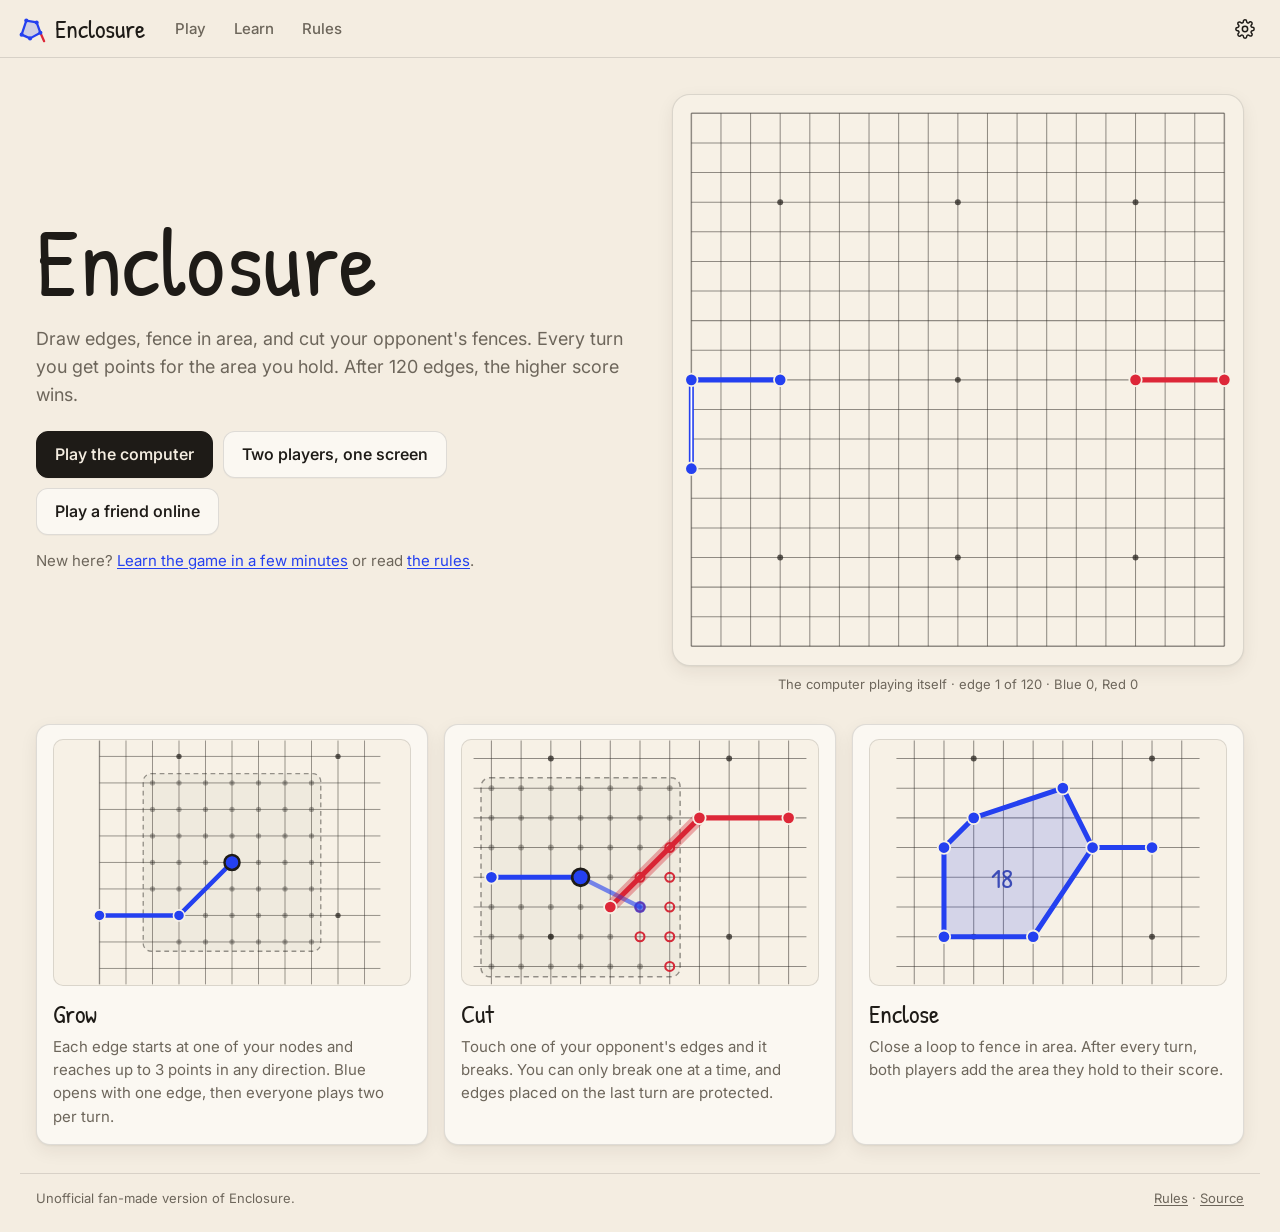
==== index.html @ 515539d7 "Enclosure: rules engine, computer player, board, tutorial, rules page, online play" ====
<!doctype html>
<html lang="en">
<head>
<meta charset="utf-8">
<meta name="viewport" content="width=device-width, initial-scale=1, viewport-fit=cover">
<title>Enclosure: draw edges, fence in area</title>
<meta name="description" content="Play Enclosure in your browser: a two-player strategy game on a 19 by 19 grid. Grow your edges, fence in area, and cut your opponent's fences. Play the computer, a friend on the same screen, or a friend online.">
<meta name="theme-color" content="#f4ede1" media="(prefers-color-scheme: light)">
<meta name="theme-color" content="#0b1120" media="(prefers-color-scheme: dark)">
<link rel="canonical" href="https://prathammukewar.github.io/enclosure/">
<link rel="manifest" href="manifest.webmanifest">
<link rel="icon" href="icons/icon.svg" type="image/svg+xml">
<link rel="apple-touch-icon" href="icons/apple-touch-icon.png">
<meta property="og:type" content="website">
<meta property="og:title" content="Enclosure">
<meta property="og:description" content="A two-player strategy game of edges and area. Play the computer or a friend in your browser.">
<meta property="og:url" content="https://prathammukewar.github.io/enclosure/">
<meta property="og:image" content="https://prathammukewar.github.io/enclosure/og-image.png">
<meta name="twitter:card" content="summary_large_image">
<link rel="preconnect" href="https://fonts.googleapis.com">
<link rel="preconnect" href="https://fonts.gstatic.com" crossorigin>
<link href="https://fonts.googleapis.com/css2?family=Inter:wght@400;500;600;700&family=Patrick+Hand&display=swap" rel="stylesheet">
<link rel="stylesheet" href="css/style.css">
<script>
  // Apply the saved theme before the first paint.
  try {
    const s = JSON.parse(localStorage.getItem('enclosure.settings') || '{}');
    if (s.theme && s.theme !== 'auto') document.documentElement.dataset.theme = s.theme;
    if (s.palette === 'friendly') document.documentElement.dataset.palette = 'friendly';
  } catch (e) { /* storage blocked */ }
</script>
</head>
<body>
<svg width="0" height="0" style="position:absolute" aria-hidden="true" focusable="false"><defs><filter id="glow" x="-10%" y="-10%" width="120%" height="120%"><feGaussianBlur stdDeviation="0.13" result="b"/><feMerge><feMergeNode in="b"/><feMergeNode in="SourceGraphic"/></feMerge></filter></defs></svg>
<a class="skip" href="#main">Skip to content</a>
<header class="top">
  <a class="brand" href="#home" aria-label="Enclosure home">
    <svg class="brand-mark" viewBox="0 0 32 32" aria-hidden="true"><path d="M6 22 L11 7 L22 9 L26 20 L15 26 Z" class="bm-fill"/><path d="M6 22 L11 7 L22 9 L26 20 L15 26 Z" class="bm-line"/><path d="M26 20 L30 29" class="bm-red"/><circle cx="6" cy="22" r="2.2" class="bm-node"/><circle cx="11" cy="7" r="2.2" class="bm-node"/><circle cx="22" cy="9" r="2.2" class="bm-node"/><circle cx="26" cy="20" r="2.2" class="bm-node"/><circle cx="15" cy="26" r="2.2" class="bm-node"/></svg>
    <span>Enclosure</span>
  </a>
  <nav class="nav" aria-label="Main">
    <a href="#play" data-nav="play">Play</a>
    <a href="#learn" data-nav="learn">Learn</a>
    <a href="#rules" data-nav="rules">Rules</a>
  </nav>
  <div class="top-tools">
    <button class="icon-btn" id="btn-install" hidden title="Install as an app" aria-label="Install as an app"><svg viewBox="0 0 24 24"><path d="M12 3v12m0 0l-5-5m5 5l5-5M5 21h14"/></svg></button>
    <button class="icon-btn" id="btn-settings" title="Settings" aria-label="Settings"><svg viewBox="0 0 24 24"><circle cx="12" cy="12" r="3.2"/><path d="M19.4 15a1.7 1.7 0 0 0 .3 1.8l.1.1a2 2 0 1 1-2.8 2.8l-.1-.1a1.7 1.7 0 0 0-1.8-.3 1.7 1.7 0 0 0-1 1.5V21a2 2 0 1 1-4 0v-.1a1.7 1.7 0 0 0-1.1-1.5 1.7 1.7 0 0 0-1.8.3l-.1.1a2 2 0 1 1-2.8-2.8l.1-.1a1.7 1.7 0 0 0 .3-1.8 1.7 1.7 0 0 0-1.5-1H3a2 2 0 1 1 0-4h.1a1.7 1.7 0 0 0 1.5-1.1 1.7 1.7 0 0 0-.3-1.8l-.1-.1a2 2 0 1 1 2.8-2.8l.1.1a1.7 1.7 0 0 0 1.8.3H9a1.7 1.7 0 0 0 1-1.5V3a2 2 0 1 1 4 0v.1a1.7 1.7 0 0 0 1 1.5 1.7 1.7 0 0 0 1.8-.3l.1-.1a2 2 0 1 1 2.8 2.8l-.1.1a1.7 1.7 0 0 0-.3 1.8V9a1.7 1.7 0 0 0 1.5 1H21a2 2 0 1 1 0 4h-.1a1.7 1.7 0 0 0-1.5 1z"/></svg></button>
  </div>
</header>

<main id="main">

<!-- HOME -->
<section class="view" id="view-home" data-title="Enclosure: draw edges, fence in area">
  <div class="hero">
    <div class="hero-text">
      <h1 class="display">Enclosure</h1>
      <p class="lede">Draw edges, fence in area, and cut your opponent's fences. Every turn you get points for the area you hold. After 120 edges, the higher score wins.</p>
      <div class="hero-actions">
        <button class="btn primary big" data-start="ai">Play the computer</button>
        <button class="btn big" data-start="local">Two players, one screen</button>
        <button class="btn big" data-start="online">Play a friend online</button>
      </div>
      <p class="hero-sub">New here? <a href="#learn">Learn the game in a few minutes</a> or read <a href="#rules">the rules</a>.</p>
      <div class="resume card" id="resume-card" hidden>
        <div>
          <strong>Game in progress</strong>
          <span id="resume-text"></span>
        </div>
        <button class="btn primary" id="btn-resume">Continue</button>
      </div>
    </div>
    <div class="hero-board">
      <div class="demo-board" id="demo-board" aria-hidden="true"></div>
      <div class="demo-caption" id="demo-caption">The computer playing itself</div>
    </div>
  </div>

  <div class="steps">
    <article class="step card">
      <div class="mini-board" data-diagram="grow"></div>
      <h3>Grow</h3>
      <p>Each edge starts at one of your nodes and reaches up to 3 points in any direction. Blue opens with one edge, then everyone plays two per turn.</p>
    </article>
    <article class="step card">
      <div class="mini-board" data-diagram="cut"></div>
      <h3>Cut</h3>
      <p>Touch one of your opponent's edges and it breaks. You can only break one at a time, and edges placed on the last turn are protected.</p>
    </article>
    <article class="step card">
      <div class="mini-board" data-diagram="enclose"></div>
      <h3>Enclose</h3>
      <p>Close a loop to fence in area. After every turn, both players add the area they hold to their score.</p>
    </article>
  </div>

  <div class="record card" id="record-card" hidden>
    <h3>Your record against the computer</h3>
    <div class="record-grid" id="record-grid"></div>
  </div>
</section>

<!-- PLAY -->
<section class="view" id="view-play" data-title="Play Enclosure">
  <div class="play-layout">
    <div class="board-col">
      <div class="scorebar" id="scorebar" aria-hidden="true"></div>
      <div class="board-wrap">
        <div class="board" id="board"></div>
        <div class="board-overlay" id="board-overlay" hidden></div>
      </div>
      <div class="review-bar" id="review-bar" hidden>
        <button class="icon-btn" data-review="start" aria-label="First edge" title="Start (Home)"><svg viewBox="0 0 24 24"><path d="M6 5v14M18 6l-8 6 8 6z"/></svg></button>
        <button class="icon-btn" data-review="prev" aria-label="Previous edge" title="Back (Left arrow)"><svg viewBox="0 0 24 24"><path d="M15 6l-6 6 6 6"/></svg></button>
        <input type="range" id="review-slider" min="0" max="0" value="0" aria-label="Edge number">
        <button class="icon-btn" data-review="next" aria-label="Next edge" title="Forward (Right arrow)"><svg viewBox="0 0 24 24"><path d="M9 6l6 6-6 6"/></svg></button>
        <button class="icon-btn" data-review="end" aria-label="Last edge" title="End (End)"><svg viewBox="0 0 24 24"><path d="M18 5v14M6 6l8 6-8 6z"/></svg></button>
        <span class="review-pos" id="review-pos"></span>
      </div>
      <p class="status" id="status" role="status" aria-live="polite"></p>
    </div>

    <aside class="side" aria-label="Game panel">
      <div class="players" id="players">
        <div class="player-card" data-pl="0">
          <div class="pc-top"><span class="chip chip-blue"></span><span class="pc-name" id="name-0">Blue</span><span class="pc-clock" id="clock-0" hidden></span></div>
          <div class="pc-score"><span class="pc-points" id="score-0">0</span><span class="pc-unit">points</span></div>
          <div class="pc-sub"><span id="income-0">0</span> area held <span class="pc-delta" id="delta-0"></span></div>
          <div class="pc-turn" id="turn-0"></div>
        </div>
        <div class="player-card" data-pl="1">
          <div class="pc-top"><span class="chip chip-red"></span><span class="pc-name" id="name-1">Red</span><span class="pc-clock" id="clock-1" hidden></span></div>
          <div class="pc-score"><span class="pc-points" id="score-1">0</span><span class="pc-unit">points</span></div>
          <div class="pc-sub"><span id="income-1">0</span> area held <span class="pc-delta" id="delta-1"></span></div>
          <div class="pc-turn" id="turn-1"></div>
        </div>
      </div>

      <div class="progress card-lite">
        <div class="progress-text"><span id="progress-text">Edge 0 of 120</span><span id="updates-text"></span></div>
        <div class="progress-bar"><div class="progress-fill" id="progress-fill"></div></div>
        <div class="projection" id="projection"></div>
      </div>

      <div class="actions">
        <button class="btn" id="btn-undo" title="Undo (U)">Undo</button>
        <button class="btn" id="btn-hint" title="Suggest an edge (H)">Hint</button>
        <button class="btn toggle" id="btn-coach" aria-pressed="false" title="Mark weak walls (C)">Weak walls</button>
        <button class="btn" id="btn-review" title="Step through the game (R)">Review</button>
        <button class="btn" id="btn-resign">Resign</button>
        <button class="btn primary" id="btn-new">New game</button>
      </div>

      <div class="legend" id="legend">
        <span><i class="lg lg-fresh"></i>New edge, protected next turn</span>
        <span><i class="lg lg-break"></i>Breaks an edge</span>
        <span><i class="lg lg-close"></i>Fences in area</span>
      </div>

      <div class="tabs" role="tablist">
        <button role="tab" class="tab" aria-selected="true" data-tab="moves">Moves</button>
        <button role="tab" class="tab" aria-selected="false" data-tab="chart">Score chart</button>
        <button role="tab" class="tab" aria-selected="false" data-tab="share">Share</button>
      </div>
      <div class="tab-panel" data-panel="moves"><ol class="moves" id="moves"></ol></div>
      <div class="tab-panel" data-panel="chart" hidden><div class="chart" id="chart"></div></div>
      <div class="tab-panel" data-panel="share" hidden>
        <p class="small">A link to this game lets anyone replay it move by move.</p>
        <div class="share-row"><input id="share-link" readonly aria-label="Game link"><button class="btn" id="btn-copy-link">Copy</button></div>
        <div class="share-row"><button class="btn" id="btn-download">Download record</button><button class="btn" id="btn-image">Save picture</button></div>
      </div>
    </aside>
  </div>
</section>

<!-- LEARN -->
<section class="view" id="view-learn" data-title="Learn Enclosure">
  <div class="learn-layout">
    <div class="lesson-list card" id="lesson-list"></div>
    <div class="lesson card" id="lesson">
      <div class="lesson-head">
        <span class="lesson-num" id="lesson-num"></span>
        <h2 id="lesson-title"></h2>
      </div>
      <div class="lesson-body">
        <div class="lesson-board-wrap"><div class="board lesson-board" id="lesson-board"></div></div>
        <div class="lesson-text">
          <div id="lesson-text"></div>
          <p class="lesson-task" id="lesson-task"></p>
          <p class="lesson-feedback" id="lesson-feedback" role="status" aria-live="polite"></p>
          <div class="lesson-actions">
            <button class="btn" id="lesson-reset">Start over</button>
            <button class="btn primary" id="lesson-next" disabled>Next lesson</button>
          </div>
        </div>
      </div>
    </div>
  </div>
</section>

<!-- RULES -->
<section class="view" id="view-rules" data-title="Rules of Enclosure">
  <article class="rules">
    <h1>How to play</h1>
    <p class="lede">Enclosure is a game for two players on a 19 by 19 grid of points. You grow a drawing of edges, fence in area, and cut your opponent's edges. After 120 edges, the player with more points wins.</p>

    <h2 id="r-start">The start</h2>
    <div class="rule-row">
      <div class="mini-board" data-diagram="start"></div>
      <div>
        <p>Blue and Red each begin with one edge on the middle row. Blue's runs from the left side, a10, to d10. Red's runs from the right side, s10, to p10.</p>
        <p>The ends of your edges are your <em>nodes</em>. Every new edge starts at one of them.</p>
      </div>
    </div>

    <h2 id="r-turns">Turns</h2>
    <p>Blue goes first and places one edge. After that, players take turns placing two edges each: Red two, Blue two, and so on. The game lasts exactly 120 edges, so Blue's final turn is a single edge. Each player places 60.</p>

    <h2 id="r-edges">Placing an edge</h2>
    <div class="rule-row">
      <div class="mini-board" data-diagram="reach"></div>
      <div>
        <p>Pick one of your nodes and draw an edge to any point at most 3 steps away across and at most 3 steps up or down. That's the 7 by 7 square around the node. Any angle is fine. The far end becomes a new node, or joins a node of yours already there.</p>
        <p>Two limits apply to your own drawing:</p>
        <ul>
          <li>You can't end an edge on the middle of one of your own edges.</li>
          <li>An edge can't pass through one of your own nodes.</li>
        </ul>
        <p>Apart from that, your edges may cross each other.</p>
      </div>
    </div>

    <h2 id="r-break">Breaking edges</h2>
    <div class="rule-row">
      <div class="mini-board" data-diagram="break"></div>
      <div>
        <p>If your new edge touches one of your opponent's edges, their edge breaks and disappears. Crossing it counts. So does just touching it: ending your edge on it, or on one of its nodes. Any of their nodes left with no edges disappears too.</p>
        <p>Each edge can break only one enemy edge. If it would touch two or more, you can't place it. Running through a node where two enemy edges meet touches both, so that isn't allowed either.</p>
      </div>
    </div>
    <div class="rule-row">
      <div class="mini-board" data-diagram="shield"></div>
      <div>
        <p>New edges are protected for one turn. You can't break an edge your opponent placed on their previous turn. On this site new edges have a light center line, so you can tell which ones are safe for now.</p>
      </div>
    </div>

    <h2 id="r-score">Area and score</h2>
    <div class="rule-row">
      <div class="mini-board" data-diagram="area"></div>
      <div>
        <p>Your <em>area</em> is everything your edges fence in, measured exactly in grid squares. A triangle across half a square counts 0.5.</p>
        <p>At the end of every turn, both players add their current area to their score. If you hold 18 and your opponent holds 10, then when a turn ends you gain 18 and they gain 10. Area keeps paying every turn you hold it, and stops paying the moment a break opens it up.</p>
      </div>
    </div>
    <p>Scores update after edges 1, 3, 5, and so on up to 119, and once more after edge 120. That's 61 updates. When the game ends, the higher score wins. Equal scores are a draw.</p>

    <h2 id="r-faq">Questions</h2>
    <dl class="faq">
      <dt>What if some of my area sits inside other area of mine?</dt>
      <dd>It counts once. A triangle inside your quadrilateral adds nothing beyond the quadrilateral.</dd>
      <dt>Do loops made by my own edges crossing count?</dt>
      <dd>Yes. Any region your edges fence in counts, wherever the corners are.</dd>
      <dt>What if my area surrounds my opponent's?</dt>
      <dd>You get your area as if they weren't there, and they get theirs as if you weren't there.</dd>
      <dt>Can my drawing split into separate pieces?</dt>
      <dd>Yes. If your opponent breaks the edge holding two parts together, both parts stay, and you can keep building from either one.</dd>
      <dt>Does the edge of the board fence anything in?</dt>
      <dd>No. Only your own edges enclose area.</dd>
      <dt>Can a player lose every edge?</dt>
      <dd>Not in normal play. The edges you placed on your last turn are protected while your opponent moves.</dd>
      <dt>What if I have no legal edge?</dt>
      <dd>It almost never happens. On this site your edge is skipped, and it still counts toward the 120.</dd>
    </dl>

    <h2 id="r-clock">Clocks</h2>
    <p>Games can be played with a clock. The tournament setting is 1 minute plus 15 seconds: your clock runs during your turn, and each time you finish a turn you gain 15 seconds. If your clock runs out, the rest of your turn is skipped, the edges you placed earlier in that turn lose their protection, and you get 15 seconds for your next turn. Running out of time doesn't lose the game on its own.</p>

    <h2 id="r-notation">Notation on this site</h2>
    <p>Columns are a to s from left to right and rows are 1 to 19 from bottom to top. An edge is written as its two ends, like <code>d10-f12</code>. An <code>x</code> in the middle, like <code>f12xh13</code>, means it broke an enemy edge.</p>

    <p class="fine">This is an unofficial fan-made version of the game, built from the rules as shown in its reveal video.</p>
  </article>
</section>

</main>

<footer class="foot">
  <span>Unofficial fan-made version of Enclosure.</span>
  <span><a href="#rules">Rules</a> · <a href="https://github.com/prathammukewar/enclosure">Source</a></span>
</footer>

<!-- New game -->
<dialog id="dlg-new" class="dlg">
  <form method="dialog" class="dlg-body" id="form-new">
    <h2>New game</h2>
    <fieldset class="seg" id="seg-mode">
      <legend>Opponent</legend>
      <label><input type="radio" name="mode" value="ai" checked><span>Computer</span></label>
      <label><input type="radio" name="mode" value="local"><span>Same screen</span></label>
      <label><input type="radio" name="mode" value="online"><span>Online friend</span></label>
    </fieldset>
    <div data-show="ai">
      <fieldset class="seg">
        <legend>Level</legend>
        <label><input type="radio" name="level" value="easy"><span>Easy</span></label>
        <label><input type="radio" name="level" value="medium" checked><span>Medium</span></label>
        <label><input type="radio" name="level" value="hard"><span>Hard</span></label>
      </fieldset>
    </div>
    <div data-show="ai online">
      <fieldset class="seg">
        <legend>You play</legend>
        <label><input type="radio" name="color" value="0" checked><span><i class="chip chip-blue"></i>Blue, first</span></label>
        <label><input type="radio" name="color" value="1"><span><i class="chip chip-red"></i>Red</span></label>
        <label><input type="radio" name="color" value="random"><span>Random</span></label>
      </fieldset>
    </div>
    <div data-show="local">
      <div class="names">
        <label>Blue <input name="nameBlue" maxlength="18" placeholder="Blue" autocomplete="off"></label>
        <label>Red <input name="nameRed" maxlength="18" placeholder="Red" autocomplete="off"></label>
      </div>
    </div>
    <fieldset class="seg">
      <legend>Clock</legend>
      <label><input type="radio" name="clock" value="none" checked><span>None</span></label>
      <label><input type="radio" name="clock" value="60+15"><span>1 min + 15 s</span></label>
      <label><input type="radio" name="clock" value="180+20"><span>3 min + 20 s</span></label>
      <label><input type="radio" name="clock" value="300+30"><span>5 min + 30 s</span></label>
    </fieldset>
    <div class="dlg-actions">
      <button class="btn" value="cancel" formnovalidate>Cancel</button>
      <button class="btn primary" value="start" id="btn-start">Start</button>
    </div>
  </form>
</dialog>

<!-- Online -->
<dialog id="dlg-online" class="dlg">
  <div class="dlg-body">
    <h2 id="online-title">Play a friend online</h2>
    <div id="online-host">
      <p>Send this link to your friend. The game starts when they open it.</p>
      <div class="share-row"><input id="online-link" readonly aria-label="Invite link"><button class="btn" id="btn-copy-invite">Copy</button></div>
      <button class="btn" id="btn-share-invite" hidden>Share…</button>
    </div>
    <div id="online-join" hidden>
      <p>You've been invited to a game.</p>
    </div>
    <label class="name-field">Your name <input id="online-name" maxlength="18" placeholder="Player" autocomplete="nickname"></label>
    <p class="online-status" id="online-status" role="status" aria-live="polite"></p>
    <p class="small">Moves go straight between the two browsers. The link works while this page stays open.</p>
    <div class="dlg-actions">
      <button class="btn" id="btn-online-cancel">Cancel</button>
      <button class="btn primary" id="btn-online-join" hidden>Join game</button>
    </div>
  </div>
</dialog>

<!-- Settings -->
<dialog id="dlg-settings" class="dlg">
  <form method="dialog" class="dlg-body" id="form-settings">
    <h2>Settings</h2>
    <fieldset class="seg">
      <legend>Look</legend>
      <label><input type="radio" name="theme" value="auto"><span>Match device</span></label>
      <label><input type="radio" name="theme" value="paper"><span>Paper</span></label>
      <label><input type="radio" name="theme" value="night"><span>Night</span></label>
    </fieldset>
    <fieldset class="seg">
      <legend>Colors</legend>
      <label><input type="radio" name="palette" value="classic"><span>Blue and red</span></label>
      <label><input type="radio" name="palette" value="friendly"><span>Blue and orange</span></label>
    </fieldset>
    <div class="switches">
      <label class="switch"><input type="checkbox" name="sound"><span>Sounds</span></label>
      <label class="switch"><input type="checkbox" name="coords"><span>Coordinates around the board</span></label>
      <label class="switch"><input type="checkbox" name="labels"><span>Area numbers on the board</span></label>
      <label class="switch"><input type="checkbox" name="confirmTaps"><span>On touch screens, tap twice to place an edge</span></label>
      <label class="switch"><input type="checkbox" name="animate"><span>Animations</span></label>
    </div>
    <div class="dlg-actions">
      <button class="btn danger-text" type="button" id="btn-reset-stats">Clear my record</button>
      <button class="btn primary" value="close">Done</button>
    </div>
  </form>
</dialog>

<!-- Game over -->
<dialog id="dlg-over" class="dlg">
  <div class="dlg-body over">
    <h2 id="over-title">Game over</h2>
    <p class="over-sub" id="over-sub"></p>
    <div class="over-scores" id="over-scores"></div>
    <div class="over-stats" id="over-stats"></div>
    <div class="dlg-actions wrap">
      <button class="btn" id="btn-over-close">Look at the board</button>
      <button class="btn" id="btn-over-review">Review</button>
      <button class="btn primary" id="btn-over-again">Play again</button>
    </div>
  </div>
</dialog>

<!-- Confirm -->
<dialog id="dlg-confirm" class="dlg small">
  <form method="dialog" class="dlg-body">
    <h2 id="confirm-title"></h2>
    <p id="confirm-text"></p>
    <div class="dlg-actions">
      <button class="btn" value="no">Cancel</button>
      <button class="btn primary" value="yes" id="confirm-yes">OK</button>
    </div>
  </form>
</dialog>

<div class="toast" id="toast" role="status" aria-live="polite" hidden></div>

<script type="module" src="js/app.js"></script>
</body>
</html>
---- css/style.css ----
/* ---------- tokens ---------- */
:root {
  --paper: #f4ede1;
  --paper-board: #f7f1e6;
  --card: #fbf8f2;
  --card-2: #efe7d9;
  --ink: #1e1b17;
  --muted: #6d665b;
  --line: rgba(30, 27, 23, 0.13);
  --grid: #2b2722;
  --grid-op: 0.5;
  --blue: #2440f0;
  --red: #dd2738;
  --blue-soft: rgba(36, 64, 240, 0.12);
  --red-soft: rgba(221, 39, 56, 0.12);
  --face-op: 0.17;
  --core: #ffffff;
  --danger: #d4202f;
  --good: #15803d;
  --warn: #d97706;
  --hint: #0f9d58;
  --focus: #2440f0;
  --shadow: 0 1px 2px rgba(40, 30, 10, 0.06), 0 6px 18px rgba(40, 30, 10, 0.07);
  --radius: 14px;
  --font: Inter, system-ui, -apple-system, "Segoe UI", Roboto, sans-serif;
  --hand: "Patrick Hand", "Comic Sans MS", system-ui, sans-serif;
  color-scheme: light;
}

:root[data-palette="friendly"] { --red: #e07000; --red-soft: rgba(224, 112, 0, 0.13); }

@media (prefers-color-scheme: dark) {
  :root:not([data-theme="paper"]) {
    --paper: #0b1120; --paper-board: #0e1527; --card: #121a2e; --card-2: #182238;
    --ink: #e6ebf5; --muted: #95a1ba; --line: rgba(160, 180, 220, 0.14);
    --grid: #9db0d6; --grid-op: 0.2;
    --blue: #35d4ff; --red: #ff4b60;
    --blue-soft: rgba(53, 212, 255, 0.14); --red-soft: rgba(255, 75, 96, 0.14);
    --face-op: 0.2; --core: #f4fbff; --danger: #ff5a6c; --good: #4ade80; --warn: #fbbf24; --hint: #4ade80; --focus: #35d4ff;
    --shadow: 0 1px 2px rgba(0, 0, 0, 0.3), 0 8px 24px rgba(0, 0, 0, 0.35);
    color-scheme: dark;
  }
  :root:not([data-theme="paper"])[data-palette="friendly"] { --red: #ffa63d; --red-soft: rgba(255, 166, 61, 0.15); }
}
:root[data-theme="night"] {
  --paper: #0b1120; --paper-board: #0e1527; --card: #121a2e; --card-2: #182238;
  --ink: #e6ebf5; --muted: #95a1ba; --line: rgba(160, 180, 220, 0.14);
  --grid: #9db0d6; --grid-op: 0.2;
  --blue: #35d4ff; --red: #ff4b60;
  --blue-soft: rgba(53, 212, 255, 0.14); --red-soft: rgba(255, 75, 96, 0.14);
  --face-op: 0.2; --core: #f4fbff; --danger: #ff5a6c; --good: #4ade80; --warn: #fbbf24; --hint: #4ade80; --focus: #35d4ff;
  --shadow: 0 1px 2px rgba(0, 0, 0, 0.3), 0 8px 24px rgba(0, 0, 0, 0.35);
  color-scheme: dark;
}
:root[data-theme="night"][data-palette="friendly"] { --red: #ffa63d; --red-soft: rgba(255, 166, 61, 0.15); }

/* ---------- base ---------- */
* { box-sizing: border-box; }
html { -webkit-text-size-adjust: 100%; }
body {
  margin: 0; background: var(--paper); color: var(--ink);
  font: 15px/1.55 var(--font);
  min-height: 100vh; display: flex; flex-direction: column;
}
a { color: var(--blue); text-underline-offset: 2px; }
h1, h2, h3 { line-height: 1.2; margin: 0 0 0.5em; }
p { margin: 0 0 0.8em; }
code { font: 0.92em ui-monospace, "SF Mono", Menlo, monospace; background: var(--card-2); padding: 0.05em 0.35em; border-radius: 5px; }
:focus-visible { outline: 2.5px solid var(--focus); outline-offset: 2px; border-radius: 6px; }
button { font: inherit; color: inherit; }
[hidden] { display: none !important; }
.skip { position: absolute; left: -999px; top: 8px; background: var(--card); padding: 8px 12px; border-radius: 8px; z-index: 99; }
.skip:focus { left: 8px; }
.small { font-size: 13px; color: var(--muted); }
.display { font-family: var(--hand); font-weight: 400; }

/* ---------- header ---------- */
.top {
  position: sticky; top: 0; z-index: 20;
  display: flex; align-items: center; gap: 18px;
  padding: 10px max(16px, env(safe-area-inset-left)); height: 58px;
  background: color-mix(in srgb, var(--paper) 88%, transparent);
  backdrop-filter: blur(10px); -webkit-backdrop-filter: blur(10px);
  border-bottom: 1px solid var(--line);
}
.brand { display: flex; align-items: center; gap: 9px; text-decoration: none; color: var(--ink); font: 26px/1 var(--hand); }
.brand-mark { width: 30px; height: 30px; }
.bm-fill { fill: var(--blue); opacity: 0.18; }
.bm-line { fill: none; stroke: var(--blue); stroke-width: 2.4; stroke-linejoin: round; }
.bm-red { stroke: var(--red); stroke-width: 2.4; stroke-linecap: round; }
.bm-node { fill: var(--blue); }
.nav { display: flex; gap: 4px; }
.nav a { padding: 7px 12px; border-radius: 9px; color: var(--muted); text-decoration: none; font-weight: 500; }
.nav a:hover { color: var(--ink); background: var(--card-2); }
.nav a.active { color: var(--ink); background: var(--card); box-shadow: var(--shadow); }
.top-tools { margin-left: auto; display: flex; gap: 6px; }
.icon-btn {
  width: 38px; height: 38px; display: inline-grid; place-items: center;
  border: 1px solid transparent; background: none; border-radius: 10px; cursor: pointer; color: var(--ink);
}
.icon-btn:hover { background: var(--card-2); }
.icon-btn svg { width: 20px; height: 20px; fill: none; stroke: currentColor; stroke-width: 1.8; stroke-linecap: round; stroke-linejoin: round; }

main { flex: 1; width: 100%; max-width: 1240px; margin: 0 auto; padding: 18px 16px 28px; }
.view { display: none; }
.view.active { display: block; animation: viewIn 0.25s ease; }
@keyframes viewIn { from { opacity: 0; transform: translateY(4px); } to { opacity: 1; transform: none; } }

.foot { display: flex; flex-wrap: wrap; gap: 6px 18px; justify-content: space-between; max-width: 1240px; width: 100%; margin: 0 auto; padding: 14px 16px 24px; color: var(--muted); font-size: 13px; border-top: 1px solid var(--line); }
.foot a { color: var(--muted); }

/* ---------- buttons ---------- */
.btn {
  display: inline-flex; align-items: center; justify-content: center; gap: 6px;
  min-height: 38px; padding: 7px 14px; border-radius: 10px; cursor: pointer;
  border: 1px solid var(--line); background: var(--card); color: var(--ink); font-weight: 550;
  box-shadow: 0 1px 1px rgba(0, 0, 0, 0.03); transition: background 0.15s, transform 0.05s, border-color 0.15s;
}
.btn:hover { background: var(--card-2); }
.btn:active { transform: translateY(1px); }
.btn:disabled { opacity: 0.45; cursor: default; transform: none; }
.btn.primary { background: var(--ink); color: var(--paper); border-color: var(--ink); }
.btn.primary:hover { background: color-mix(in srgb, var(--ink) 86%, var(--blue)); }
.btn.big { min-height: 46px; padding: 10px 18px; font-size: 16px; border-radius: 12px; }
.btn.toggle[aria-pressed="true"] { background: var(--blue-soft); border-color: var(--blue); color: var(--ink); }
.btn.danger-text { color: var(--danger); }
.chip { display: inline-block; width: 12px; height: 12px; border-radius: 50%; flex: none; }
.chip-blue { background: var(--blue); }
.chip-red { background: var(--red); }

.card { background: var(--card); border: 1px solid var(--line); border-radius: var(--radius); box-shadow: var(--shadow); }
.card-lite { background: var(--card); border: 1px solid var(--line); border-radius: 12px; }

/* ---------- home ---------- */
.hero { display: grid; grid-template-columns: minmax(0, 1.05fr) minmax(0, 1fr); gap: 36px; align-items: center; padding: 18px 0 30px; }
.hero h1 { font-size: clamp(56px, 9vw, 96px); margin-bottom: 6px; letter-spacing: 0.5px; }
.lede { font-size: 18px; color: var(--muted); max-width: 36em; }
.hero-actions { display: flex; flex-wrap: wrap; gap: 10px; margin: 22px 0 14px; }
.hero-sub { color: var(--muted); }
.hero-board { position: relative; }
.demo-board { aspect-ratio: 1; border-radius: 18px; background: var(--paper-board); border: 1px solid var(--line); box-shadow: var(--shadow); overflow: hidden; }
.demo-caption { text-align: center; color: var(--muted); font-size: 13px; margin-top: 8px; min-height: 1.4em; }
.resume { display: flex; align-items: center; justify-content: space-between; gap: 14px; padding: 12px 14px; margin-top: 18px; max-width: 520px; }
.resume span { display: block; color: var(--muted); font-size: 14px; }
.steps { display: grid; grid-template-columns: repeat(3, minmax(0, 1fr)); gap: 16px; }
.step { padding: 14px 16px 16px; }
.step h3 { font: 26px var(--hand); margin: 10px 0 4px; }
.step p { color: var(--muted); margin: 0; }
.mini-board { aspect-ratio: 1.45; border-radius: 10px; background: var(--paper-board); border: 1px solid var(--line); overflow: hidden; }
.mini-board .board-svg { width: 100%; height: 100%; }
.record { padding: 16px; margin-top: 16px; }
.record h3 { font-size: 16px; }
.record-grid { display: grid; grid-template-columns: repeat(3, minmax(0, 1fr)); gap: 10px; }
.record-cell { background: var(--card-2); border-radius: 10px; padding: 10px 12px; }
.record-cell b { display: block; font: 24px var(--hand); }
.record-cell span { color: var(--muted); font-size: 13px; }

/* ---------- play ---------- */
.play-layout { display: grid; grid-template-columns: minmax(0, 1fr) 340px; gap: 22px; align-items: start; }
.board-col { display: flex; flex-direction: column; align-items: center; min-width: 0; }
.board-wrap { position: relative; width: min(100%, calc(100vh - 150px)); min-width: 280px; }
.board { aspect-ratio: 1; background: var(--paper-board); border-radius: 16px; border: 1px solid var(--line); box-shadow: var(--shadow); overflow: hidden; }
.board-overlay {
  position: absolute; inset: 0; display: grid; place-items: center; pointer-events: none;
  font: 34px var(--hand); color: var(--ink);
}
.board-overlay span { background: var(--card); padding: 10px 22px; border-radius: 14px; box-shadow: var(--shadow); animation: popBanner 1.4s ease forwards; }
@keyframes popBanner { 0% { opacity: 0; transform: scale(0.9); } 15% { opacity: 1; transform: scale(1); } 80% { opacity: 1; } 100% { opacity: 0; } }
.status { min-height: 1.6em; margin: 10px 0 0; text-align: center; color: var(--muted); font-weight: 500; max-width: 640px; }
.status .s-good { color: var(--good); }
.status .s-bad { color: var(--danger); }
.status b { color: var(--ink); }

.scorebar { display: none; }
.side { display: flex; flex-direction: column; gap: 12px; min-width: 0; }
.players { display: grid; grid-template-columns: 1fr 1fr; gap: 10px; }
.player-card { background: var(--card); border: 1px solid var(--line); border-radius: 14px; padding: 10px 12px; position: relative; transition: box-shadow 0.2s, border-color 0.2s; }
.player-card.active { box-shadow: var(--shadow); }
.player-card[data-pl="0"].active { border-color: var(--blue); box-shadow: 0 0 0 1px var(--blue), var(--shadow); }
.player-card[data-pl="1"].active { border-color: var(--red); box-shadow: 0 0 0 1px var(--red), var(--shadow); }
.pc-top { display: flex; align-items: center; gap: 7px; font-weight: 600; font-size: 14px; min-width: 0; }
.pc-name { overflow: hidden; text-overflow: ellipsis; white-space: nowrap; }
.pc-clock { margin-left: auto; font: 600 13px ui-monospace, Menlo, monospace; padding: 1px 6px; border-radius: 6px; background: var(--card-2); }
.pc-clock.low { background: var(--danger); color: #fff; }
.pc-clock.running { outline: 1.5px solid currentColor; }
.pc-score { display: flex; align-items: baseline; gap: 5px; margin-top: 2px; }
.pc-points { font: 34px/1.1 var(--hand); }
.pc-unit { color: var(--muted); font-size: 12px; }
.pc-sub { color: var(--muted); font-size: 13px; }
.pc-sub span:first-child { color: var(--ink); font-weight: 600; }
.pc-delta { font-weight: 600; }
.pc-delta.up { color: var(--good); }
.pc-delta.down { color: var(--danger); }
.pc-turn { min-height: 18px; font-size: 12.5px; font-weight: 600; margin-top: 3px; display: flex; align-items: center; gap: 5px; }
.pip { width: 9px; height: 9px; border-radius: 50%; border: 1.6px solid currentColor; display: inline-block; }
.pip.full { background: currentColor; }
.player-card[data-pl="0"] .pc-turn { color: var(--blue); }
.player-card[data-pl="1"] .pc-turn { color: var(--red); }
.float-gain { position: absolute; right: 12px; top: 34px; font: 22px var(--hand); color: var(--good); animation: floatUp 1.1s ease forwards; pointer-events: none; }
@keyframes floatUp { from { opacity: 0; transform: translateY(6px); } 20% { opacity: 1; } to { opacity: 0; transform: translateY(-18px); } }

.progress { padding: 10px 12px; }
.progress-text { display: flex; justify-content: space-between; font-size: 13px; color: var(--muted); }
.progress-text span:first-child { color: var(--ink); font-weight: 600; }
.progress-bar { height: 6px; border-radius: 6px; background: var(--card-2); margin-top: 6px; overflow: hidden; }
.progress-fill { height: 100%; width: 0; background: linear-gradient(90deg, var(--blue), var(--red)); transition: width 0.3s; }
.projection { font-size: 12.5px; color: var(--muted); margin-top: 6px; }
.actions { display: grid; grid-template-columns: repeat(3, minmax(0, 1fr)); gap: 8px; }
.actions .btn { padding: 7px 8px; font-size: 14px; }
.legend { display: flex; flex-wrap: wrap; gap: 4px 14px; font-size: 12.5px; color: var(--muted); }
.legend span { display: inline-flex; align-items: center; gap: 6px; }
.lg { display: inline-block; width: 18px; height: 6px; border-radius: 4px; }
.lg-fresh { background: var(--blue); box-shadow: inset 0 0 0 1.5px var(--blue), inset 0 0 0 3px var(--core); }
.lg-break { width: 10px; height: 10px; border-radius: 50%; border: 2px solid var(--danger); }
.lg-close { width: 10px; height: 10px; border-radius: 50%; background: var(--blue); }
.tabs { display: flex; gap: 4px; border-bottom: 1px solid var(--line); }
.tab { border: 0; background: none; padding: 7px 10px; cursor: pointer; color: var(--muted); font-weight: 600; font-size: 14px; border-bottom: 2px solid transparent; margin-bottom: -1px; }
.tab[aria-selected="true"] { color: var(--ink); border-bottom-color: var(--ink); }
.tab-panel { min-height: 120px; }
.moves { list-style: none; margin: 0; padding: 0; max-height: 300px; overflow: auto; font: 13px/1.6 ui-monospace, "SF Mono", Menlo, monospace; }
.moves li { display: grid; grid-template-columns: 34px 1fr auto; gap: 6px; padding: 2px 6px; border-radius: 6px; align-items: baseline; }
.moves li:nth-child(odd) { background: color-mix(in srgb, var(--card-2) 60%, transparent); }
.moves li.current { outline: 1.5px solid var(--focus); }
.moves .mv-n { color: var(--muted); }
.moves .mv-b { color: var(--blue); }
.moves .mv-r { color: var(--red); }
.moves .mv-s { color: var(--muted); font-family: var(--font); font-size: 12px; text-align: right; }
.moves button { all: unset; cursor: pointer; }
.moves button:hover { text-decoration: underline; }
.chart { width: 100%; }
.chart svg { width: 100%; height: auto; display: block; }
.chart .ax { stroke: var(--line); }
.chart .ln-b { stroke: var(--blue); fill: none; stroke-width: 2; }
.chart .ln-r { stroke: var(--red); fill: none; stroke-width: 2; }
.chart .ar-b { fill: var(--blue); opacity: 0.18; }
.chart .ar-r { fill: var(--red); opacity: 0.18; }
.chart text { fill: var(--muted); font-size: 10px; }
.share-row { display: flex; gap: 8px; margin: 8px 0; }
.share-row input { flex: 1; min-width: 0; padding: 8px 10px; border-radius: 9px; border: 1px solid var(--line); background: var(--card-2); color: var(--ink); font: 13px ui-monospace, Menlo, monospace; }
.review-bar { display: flex; align-items: center; gap: 6px; margin-top: 10px; width: min(100%, 640px); }
.review-bar input[type=range] { flex: 1; accent-color: var(--ink); }
.review-pos { font-size: 13px; color: var(--muted); min-width: 92px; text-align: right; }

/* ---------- board svg ---------- */
.board-svg { width: 100%; height: 100%; display: block; user-select: none; -webkit-user-select: none; }
.board .board-svg { touch-action: none; }
.board-svg:focus { outline: none; }
.board-svg:focus-visible { outline: 2.5px solid var(--focus); outline-offset: -3px; border-radius: 16px; }
.grid-line { stroke: var(--grid); stroke-width: 0.035; opacity: var(--grid-op); }
.grid-edge { stroke-width: 0.05; }
.star { fill: var(--grid); opacity: calc(var(--grid-op) + 0.25); }
.coord { font: 0.4px var(--font); fill: var(--muted); text-anchor: middle; }
.faces-blue { fill: var(--blue); opacity: var(--face-op); }
.faces-red { fill: var(--red); opacity: var(--face-op); }
.faces-preview { opacity: 0.32; }
.faces-preview.fp-blue { fill: var(--blue); }
.faces-preview.fp-red { fill: var(--red); }
.face-in { animation: faceIn 0.7s ease; }
@keyframes faceIn { from { fill-opacity: 0; } to { fill-opacity: 1; } }
.area-label { font-family: var(--hand); text-anchor: middle; pointer-events: none; opacity: 0.85; }
.al-blue { fill: color-mix(in srgb, var(--blue) 70%, var(--ink)); }
.al-red { fill: color-mix(in srgb, var(--red) 70%, var(--ink)); }
.edge { stroke-width: 0.17; stroke-linecap: round; }
.e-blue { stroke: var(--blue); }
.e-red { stroke: var(--red); }
.core { stroke: var(--core); stroke-width: 0.06; stroke-linecap: round; pointer-events: none; }
.draw-in { stroke-dasharray: 1; stroke-dashoffset: 1; animation: drawIn 0.3s ease-out forwards; }
@keyframes drawIn { to { stroke-dashoffset: 0; } }
.node { stroke: var(--paper-board); stroke-width: 0.06; transform-box: fill-box; transform-origin: center; transition: transform 0.12s; }
.n-blue { fill: var(--blue); }
.n-red { fill: var(--red); }
.can-move .node.mine { cursor: pointer; }
.can-move .node.mine:hover { transform: scale(1.3); }
.node.selected { transform: scale(1.35); stroke: var(--ink); stroke-width: 0.07; }
.pop-in { animation: popIn 0.35s ease; }
@keyframes popIn { from { transform: scale(0.2); } 70% { transform: scale(1.25); } to { transform: scale(1); } }
.reach { fill: var(--ink); fill-opacity: 0.035; stroke: var(--ink); stroke-opacity: 0.45; stroke-width: 0.05; stroke-dasharray: 0.18 0.14; }
.target { fill: var(--ink); opacity: 0.32; pointer-events: none; }
.target.t-close { fill: var(--good); opacity: 0.8; }
.target.t-break { fill: none; stroke: var(--danger); stroke-width: 0.07; opacity: 0.95; }
.ghost { stroke-width: 0.15; stroke-linecap: round; opacity: 0.6; pointer-events: none; }
.ghost.pending { opacity: 0.9; stroke-dasharray: 0.3 0.15; animation: march 0.8s linear infinite; }
.g-blue { stroke: var(--blue); fill: var(--blue); }
.g-red { stroke: var(--red); fill: var(--red); }
.ghost-node { opacity: 0.65; stroke: none; }
.ghost.bad { stroke: var(--muted); stroke-dasharray: 0.2 0.15; opacity: 0.7; }
.bad-x line { stroke: var(--danger); stroke-width: 0.09; stroke-linecap: round; }
.victim { stroke: var(--danger); stroke-width: 0.42; stroke-linecap: round; opacity: 0.35; animation: pulse 0.9s ease-in-out infinite; pointer-events: none; }
.victim.shielded { stroke: var(--warn); }
@keyframes pulse { 50% { opacity: 0.12; } }
.hint { stroke: var(--hint); stroke-width: 0.2; stroke-linecap: round; stroke-dasharray: 0.3 0.2; animation: march 0.9s linear infinite; pointer-events: none; }
.hint-dot { fill: none; stroke: var(--hint); stroke-width: 0.07; animation: pulse 1s infinite; }
@keyframes march { to { stroke-dashoffset: -1; } }
.coach-weak { stroke: var(--warn); stroke-width: 0.5; stroke-linecap: round; opacity: 0.38; pointer-events: none; }
.coach-target { stroke: var(--good); stroke-width: 0.5; stroke-linecap: round; opacity: 0.35; pointer-events: none; stroke-dasharray: 0.25 0.18; }
.snap { stroke-width: 0.17; stroke-linecap: round; animation: snap 0.7s ease-out forwards; }
@keyframes snap { 0% { opacity: 1; stroke-width: 0.17; } 30% { opacity: 1; stroke-width: 0.4; stroke: var(--core); } 100% { opacity: 0; stroke-width: 0.05; } }
.node-out { animation: popOut 0.55s ease forwards; transform-box: fill-box; transform-origin: center; }
@keyframes popOut { to { transform: scale(0); opacity: 0; } }
.kbd-cursor { fill: none; stroke: var(--focus); stroke-width: 0.06; }

:root[data-theme="night"] .layer-edges, :root[data-theme="night"] .layer-nodes { filter: url(#glow); }
@media (prefers-color-scheme: dark) { :root:not([data-theme="paper"]) .layer-edges, :root:not([data-theme="paper"]) .layer-nodes { filter: url(#glow); } }

/* ---------- learn ---------- */
.learn-layout { display: grid; grid-template-columns: 250px minmax(0, 1fr); gap: 18px; align-items: start; }
.lesson-list { padding: 8px; display: flex; flex-direction: column; gap: 2px; }
.lesson-list button { all: unset; display: flex; align-items: center; gap: 10px; padding: 9px 10px; border-radius: 9px; cursor: pointer; font-weight: 500; }
.lesson-list button:hover { background: var(--card-2); }
.lesson-list button[aria-current="true"] { background: var(--card-2); font-weight: 650; }
.lesson-list button:focus-visible { outline: 2.5px solid var(--focus); }
.ll-mark { width: 22px; height: 22px; border-radius: 50%; border: 1.6px solid var(--line); display: grid; place-items: center; font-size: 12px; color: var(--muted); flex: none; }
.ll-mark.done { background: var(--good); border-color: var(--good); color: #fff; }
.lesson { padding: 18px 20px; }
.lesson-head { display: flex; align-items: baseline; gap: 10px; }
.lesson-num { color: var(--muted); font-weight: 600; }
.lesson-head h2 { font: 30px var(--hand); margin: 0 0 10px; }
.lesson-body { display: grid; grid-template-columns: minmax(0, 1.1fr) minmax(0, 1fr); gap: 20px; align-items: start; }
.lesson-board-wrap { width: 100%; }
.lesson-task { font-weight: 650; padding: 10px 12px; border-radius: 10px; background: var(--card-2); }
.lesson-feedback { min-height: 3em; font-weight: 500; }
.lesson-feedback.good { color: var(--good); }
.lesson-feedback.bad { color: var(--danger); }
.lesson-actions { display: flex; gap: 10px; flex-wrap: wrap; }

/* ---------- rules ---------- */
.rules { max-width: 860px; margin: 0 auto; }
.rules h1 { font: 52px var(--hand); margin-bottom: 4px; }
.rules h2 { font: 32px var(--hand); margin: 30px 0 10px; }
.rule-row { display: grid; grid-template-columns: 300px minmax(0, 1fr); gap: 22px; align-items: start; margin-bottom: 14px; }
.rules ul { padding-left: 1.2em; margin: 0 0 0.8em; }
.faq dt { font-weight: 650; margin-top: 12px; }
.faq dd { margin: 2px 0 0; color: var(--muted); }
.fine { color: var(--muted); font-size: 13px; margin-top: 34px; }

/* ---------- dialogs ---------- */
.dlg { border: 1px solid var(--line); border-radius: 18px; padding: 0; background: var(--card); color: var(--ink); box-shadow: 0 24px 60px rgba(0, 0, 0, 0.3); width: min(520px, calc(100vw - 24px)); max-height: calc(100vh - 24px); }
.dlg::backdrop { background: rgba(10, 10, 20, 0.45); backdrop-filter: blur(2px); }
.dlg-body { padding: 20px 20px 18px; display: flex; flex-direction: column; gap: 14px; }
.dlg h2 { font: 30px var(--hand); margin: 0; }
.dlg-actions { display: flex; justify-content: flex-end; gap: 10px; margin-top: 4px; }
.dlg-actions.wrap { flex-wrap: wrap; }
.dlg.small { width: min(400px, calc(100vw - 24px)); }
.seg { border: 0; padding: 0; margin: 0; }
.seg legend { font-size: 13px; font-weight: 650; color: var(--muted); margin-bottom: 6px; padding: 0; }
.seg { display: flex; flex-wrap: wrap; gap: 6px; }
.seg label { position: relative; }
.seg input { position: absolute; opacity: 0; pointer-events: none; }
.seg span { display: inline-flex; align-items: center; gap: 6px; padding: 7px 12px; border-radius: 10px; border: 1px solid var(--line); cursor: pointer; background: var(--card); font-weight: 550; font-size: 14px; }
.seg input:checked + span { background: var(--ink); color: var(--paper); border-color: var(--ink); }
.seg input:focus-visible + span { outline: 2.5px solid var(--focus); outline-offset: 2px; }
.names { display: grid; grid-template-columns: 1fr 1fr; gap: 10px; }
.names label, .name-field { display: flex; flex-direction: column; gap: 4px; font-size: 13px; font-weight: 650; color: var(--muted); }
.names input, .name-field input { padding: 8px 10px; border-radius: 9px; border: 1px solid var(--line); background: var(--card-2); color: var(--ink); font: 15px var(--font); }
.switches { display: flex; flex-direction: column; gap: 10px; }
.switch { display: flex; align-items: center; gap: 10px; cursor: pointer; font-weight: 500; }
.switch input { width: 18px; height: 18px; accent-color: var(--ink); }
.online-status { min-height: 1.5em; font-weight: 600; margin: 0; }
.over { text-align: center; }
.over h2 { font-size: 40px; }
.over-sub { color: var(--muted); margin: -6px 0 0; }
.over-scores { display: flex; justify-content: center; gap: 26px; }
.over-scores div { display: flex; flex-direction: column; align-items: center; }
.over-scores b { font: 44px/1 var(--hand); }
.over-scores span { color: var(--muted); font-size: 13px; display: flex; align-items: center; gap: 6px; }
.over-stats { display: grid; grid-template-columns: repeat(2, minmax(0, 1fr)); gap: 6px 16px; text-align: left; font-size: 13.5px; color: var(--muted); background: var(--card-2); border-radius: 12px; padding: 10px 14px; }
.over-stats b { color: var(--ink); }
.over .dlg-actions { justify-content: center; }

.toast { position: fixed; left: 50%; bottom: 22px; transform: translateX(-50%); background: var(--ink); color: var(--paper); padding: 10px 16px; border-radius: 12px; box-shadow: var(--shadow); z-index: 50; font-weight: 550; max-width: calc(100vw - 32px); }

/* ---------- responsive ---------- */
@media (max-width: 980px) {
  .play-layout { grid-template-columns: minmax(0, 1fr); }
  .board-wrap { width: min(100%, 620px); }
  .side { max-width: 620px; width: 100%; margin: 0 auto; }
  .players { display: none; }
  .scorebar { display: grid; grid-template-columns: 1fr auto 1fr; align-items: center; gap: 8px; width: min(100%, 620px); margin-bottom: 8px; }
  .sb-p { display: flex; align-items: center; gap: 7px; padding: 6px 10px; border-radius: 12px; background: var(--card); border: 1px solid var(--line); min-width: 0; }
  .sb-p.r { flex-direction: row-reverse; text-align: right; }
  .sb-p.active.b { border-color: var(--blue); box-shadow: 0 0 0 1px var(--blue); }
  .sb-p.active.r { border-color: var(--red); box-shadow: 0 0 0 1px var(--red); }
  .sb-score { font: 26px/1 var(--hand); }
  .sb-sub { font-size: 11.5px; color: var(--muted); line-height: 1.25; min-width: 0; }
  .sb-mid { text-align: center; font-size: 12px; color: var(--muted); line-height: 1.3; }
  .sb-mid b { color: var(--ink); display: block; font-size: 13px; }
  .hero { grid-template-columns: minmax(0, 1fr); gap: 20px; }
  .hero-board { max-width: 480px; width: 100%; margin: 0 auto; }
  .learn-layout { grid-template-columns: minmax(0, 1fr); }
  .lesson-list { flex-direction: row; overflow-x: auto; }
  .lesson-list button { white-space: nowrap; }
}
@media (max-width: 720px) {
  main { padding: 12px 12px 20px; }
  .top { gap: 10px; }
  .brand span { display: none; }
  .nav a { padding: 7px 9px; }
  .steps { grid-template-columns: minmax(0, 1fr); }
  .lesson-body { grid-template-columns: minmax(0, 1fr); }
  .rule-row { grid-template-columns: minmax(0, 1fr); }
  .rule-row .mini-board { max-width: 360px; }
  .record-grid { grid-template-columns: minmax(0, 1fr); }
  .actions { grid-template-columns: repeat(3, minmax(0, 1fr)); }
  .board { border-radius: 12px; }
  .hero-actions .btn { flex: 1 1 100%; }
  .lesson { padding: 14px; }
}
@media (prefers-reduced-motion: reduce) {
  *, *::before, *::after { animation-duration: 0.01ms !important; animation-iteration-count: 1 !important; transition-duration: 0.01ms !important; }
}
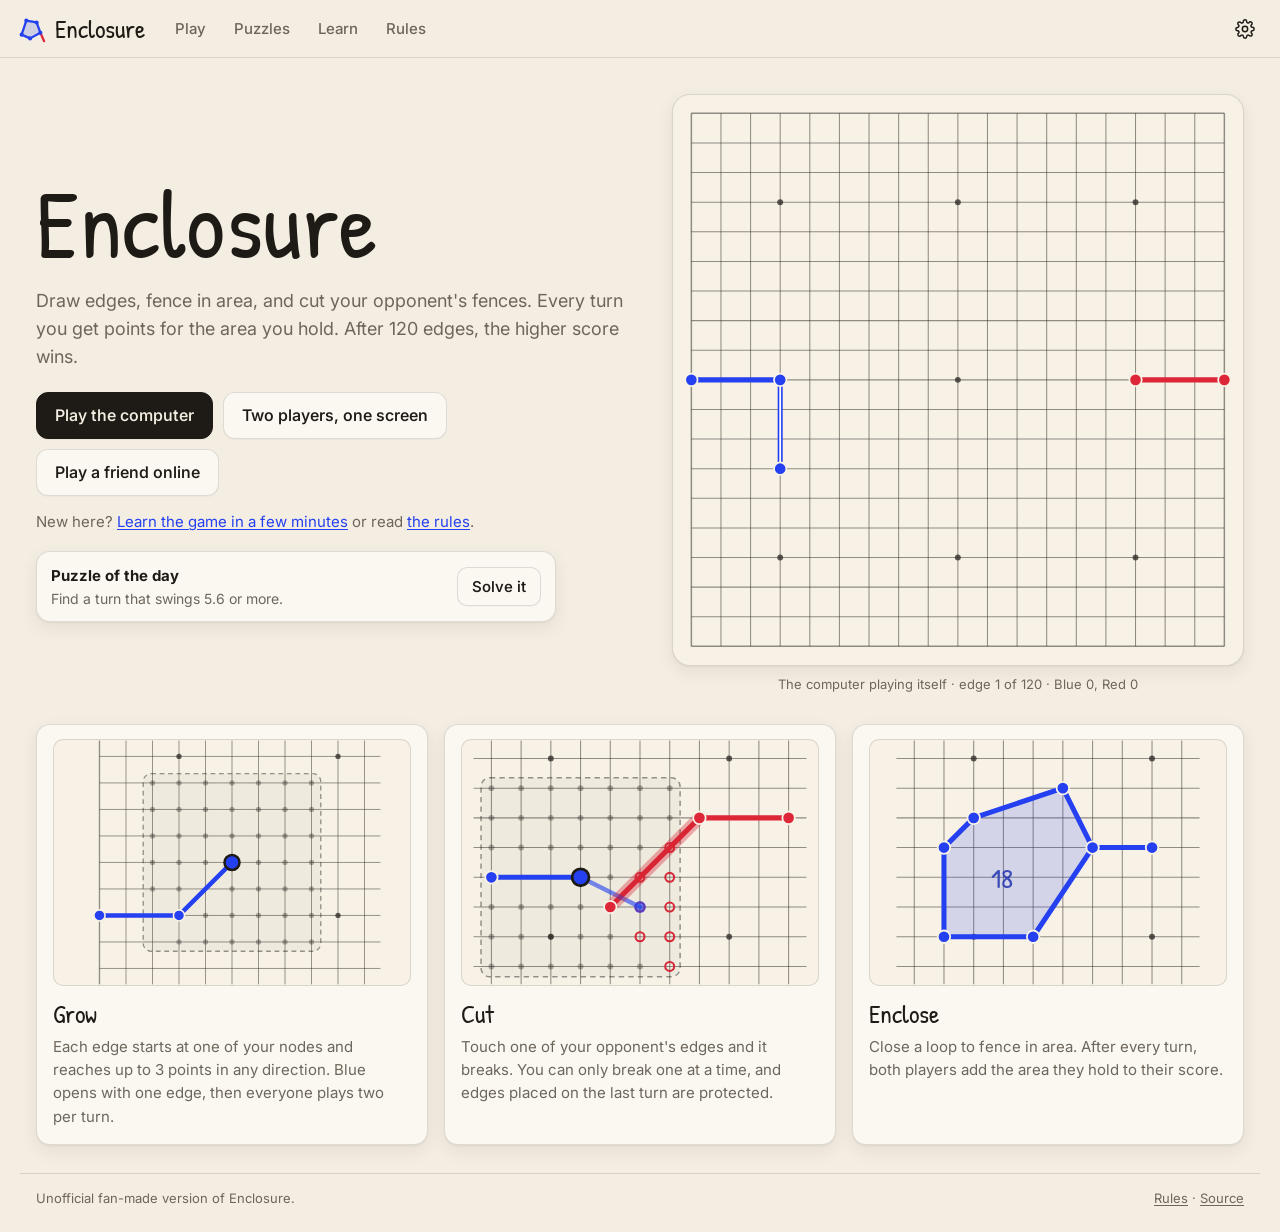
==== commit 1a85f36d: "Add 92 puzzles with exhaustively verified answers and a puzzle of the day, a stronger Hard level tha" ====
--- a/index.html
+++ b/index.html
@@ -40,6 +40,7 @@
   </a>
   <nav class="nav" aria-label="Main">
     <a href="#play" data-nav="play">Play</a>
+    <a href="#puzzles" data-nav="puzzles">Puzzles</a>
     <a href="#learn" data-nav="learn">Learn</a>
     <a href="#rules" data-nav="rules">Rules</a>
   </nav>
@@ -63,6 +64,13 @@
         <button class="btn big" data-start="online">Play a friend online</button>
       </div>
       <p class="hero-sub">New here? <a href="#learn">Learn the game in a few minutes</a> or read <a href="#rules">the rules</a>.</p>
+      <div class="resume card" id="daily-card">
+        <div>
+          <strong>Puzzle of the day</strong>
+          <span id="daily-text"></span>
+        </div>
+        <a class="btn" id="btn-daily" href="#puzzles">Solve it</a>
+      </div>
       <div class="resume card" id="resume-card" hidden>
         <div>
           <strong>Game in progress</strong>
@@ -170,6 +178,40 @@
         <div class="share-row"><input id="share-link" readonly aria-label="Game link"><button class="btn" id="btn-copy-link">Copy</button></div>
         <div class="share-row"><button class="btn" id="btn-download">Download record</button><button class="btn" id="btn-image">Save picture</button></div>
       </div>
+    </aside>
+  </div>
+</section>
+
+<!-- PUZZLES -->
+<section class="view" id="view-puzzles" data-title="Enclosure puzzles">
+  <div class="pz-layout">
+    <div class="pz-main card">
+      <div class="pz-head">
+        <div><h2 id="pz-title">Puzzle</h2> <span class="pz-meta" id="pz-meta"></span></div>
+        <div class="pz-nav">
+          <button class="icon-btn" id="pz-prev" aria-label="Previous puzzle" title="Previous puzzle"><svg viewBox="0 0 24 24"><path d="M15 6l-6 6 6 6"/></svg></button>
+          <button class="icon-btn" id="pz-next" aria-label="Next puzzle" title="Next puzzle"><svg viewBox="0 0 24 24"><path d="M9 6l6 6-6 6"/></svg></button>
+        </div>
+      </div>
+      <div class="pz-body">
+        <div class="pz-board-wrap"><div class="board" id="pz-board"></div></div>
+        <div class="pz-side">
+          <p class="lesson-task" id="pz-task"></p>
+          <div class="pz-swing"><b id="pz-swing"></b><span id="pz-edges"></span></div>
+          <p class="lesson-feedback" id="pz-feedback" role="status" aria-live="polite"></p>
+          <p class="small" id="pz-best"></p>
+          <div class="lesson-actions">
+            <button class="btn" id="pz-reset">Try again</button>
+            <button class="btn" id="pz-show">Show me</button>
+          </div>
+        </div>
+      </div>
+    </div>
+    <aside class="pz-aside card">
+      <h3>All puzzles</h3>
+      <p class="small" id="pz-progress"></p>
+      <div class="pz-list" id="pz-list"></div>
+      <p class="small">More dots means harder. Each best turn was found by trying every possible pair of edges.</p>
     </aside>
   </div>
 </section>
--- a/css/style.css
+++ b/css/style.css
@@ -116,6 +116,7 @@
   border: 1px solid var(--line); background: var(--card); color: var(--ink); font-weight: 550;
   box-shadow: 0 1px 1px rgba(0, 0, 0, 0.03); transition: background 0.15s, transform 0.05s, border-color 0.15s;
 }
+a.btn { text-decoration: none; white-space: nowrap; color: var(--ink); }
 .btn:hover { background: var(--card-2); }
 .btn:active { transform: translateY(1px); }
 .btn:disabled { opacity: 0.45; cursor: default; transform: none; }
@@ -291,6 +292,7 @@
 .hint { stroke: var(--hint); stroke-width: 0.2; stroke-linecap: round; stroke-dasharray: 0.3 0.2; animation: march 0.9s linear infinite; pointer-events: none; }
 .hint-dot { fill: none; stroke: var(--hint); stroke-width: 0.07; animation: pulse 1s infinite; }
 @keyframes march { to { stroke-dashoffset: -1; } }
+.scar { stroke-width: 0.09; stroke-dasharray: 0.12 0.16; stroke-linecap: round; opacity: 0.45; pointer-events: none; }
 .coach-weak { stroke: var(--warn); stroke-width: 0.5; stroke-linecap: round; opacity: 0.38; pointer-events: none; }
 .coach-target { stroke: var(--good); stroke-width: 0.5; stroke-linecap: round; opacity: 0.35; pointer-events: none; stroke-dasharray: 0.25 0.18; }
 .snap { stroke-width: 0.17; stroke-linecap: round; animation: snap 0.7s ease-out forwards; }
@@ -322,6 +324,28 @@
 .lesson-feedback.good { color: var(--good); }
 .lesson-feedback.bad { color: var(--danger); }
 .lesson-actions { display: flex; gap: 10px; flex-wrap: wrap; }
+
+/* ---------- puzzles ---------- */
+.pz-layout { display: grid; grid-template-columns: minmax(0, 1fr) 270px; gap: 18px; align-items: start; }
+.pz-main { padding: 16px 18px; }
+.pz-head { display: flex; justify-content: space-between; align-items: center; gap: 10px; }
+.pz-head h2 { display: inline; font: 32px var(--hand); margin: 0; }
+.pz-meta { color: var(--muted); font-size: 13.5px; margin-left: 6px; }
+.pz-nav { display: flex; gap: 4px; }
+.pz-body { display: grid; grid-template-columns: minmax(0, 1.8fr) minmax(0, 1fr); gap: 20px; margin-top: 10px; align-items: start; }
+.pz-swing { display: flex; justify-content: space-between; gap: 10px; padding: 8px 12px; border-radius: 10px; border: 1px solid var(--line); margin-bottom: 10px; font-size: 14px; }
+.pz-swing span { color: var(--muted); }
+.pz-aside { padding: 14px; }
+.pz-aside h3 { font-size: 16px; margin-bottom: 2px; }
+.pz-list { display: grid; grid-template-columns: repeat(auto-fill, minmax(42px, 1fr)); gap: 6px; margin: 8px 0 10px; }
+.pz-list button { aspect-ratio: 1; border-radius: 10px; border: 1px solid var(--line); background: var(--card); cursor: pointer; display: flex; flex-direction: column; align-items: center; justify-content: center; font-weight: 650; font-size: 14px; padding: 0; }
+.pz-list button:hover { background: var(--card-2); }
+.pz-list button.done { background: var(--good); color: #fff; border-color: var(--good); }
+.pz-list button[aria-current="true"] { outline: 2.5px solid var(--ink); outline-offset: 1px; }
+.pz-list .dots { font-style: normal; font-size: 11px; line-height: 0.8; letter-spacing: 1px; opacity: 0.75; }
+.t-blue { color: var(--blue); }
+.t-red { color: var(--red); }
+.hero-text .resume + .resume { margin-top: 10px; }
 
 /* ---------- rules ---------- */
 .rules { max-width: 860px; margin: 0 auto; }
@@ -387,6 +411,8 @@
   .hero { grid-template-columns: minmax(0, 1fr); gap: 20px; }
   .hero-board { max-width: 480px; width: 100%; margin: 0 auto; }
   .learn-layout { grid-template-columns: minmax(0, 1fr); }
+  .pz-layout { grid-template-columns: minmax(0, 1fr); }
+  .pz-list { grid-template-columns: repeat(auto-fill, minmax(38px, 1fr)); }
   .lesson-list { flex-direction: row; overflow-x: auto; }
   .lesson-list button { white-space: nowrap; }
 }
@@ -397,6 +423,8 @@
   .nav a { padding: 7px 9px; }
   .steps { grid-template-columns: minmax(0, 1fr); }
   .lesson-body { grid-template-columns: minmax(0, 1fr); }
+  .pz-body { grid-template-columns: minmax(0, 1fr); }
+  .pz-main { padding: 12px; }
   .rule-row { grid-template-columns: minmax(0, 1fr); }
   .rule-row .mini-board { max-width: 360px; }
   .record-grid { grid-template-columns: minmax(0, 1fr); }
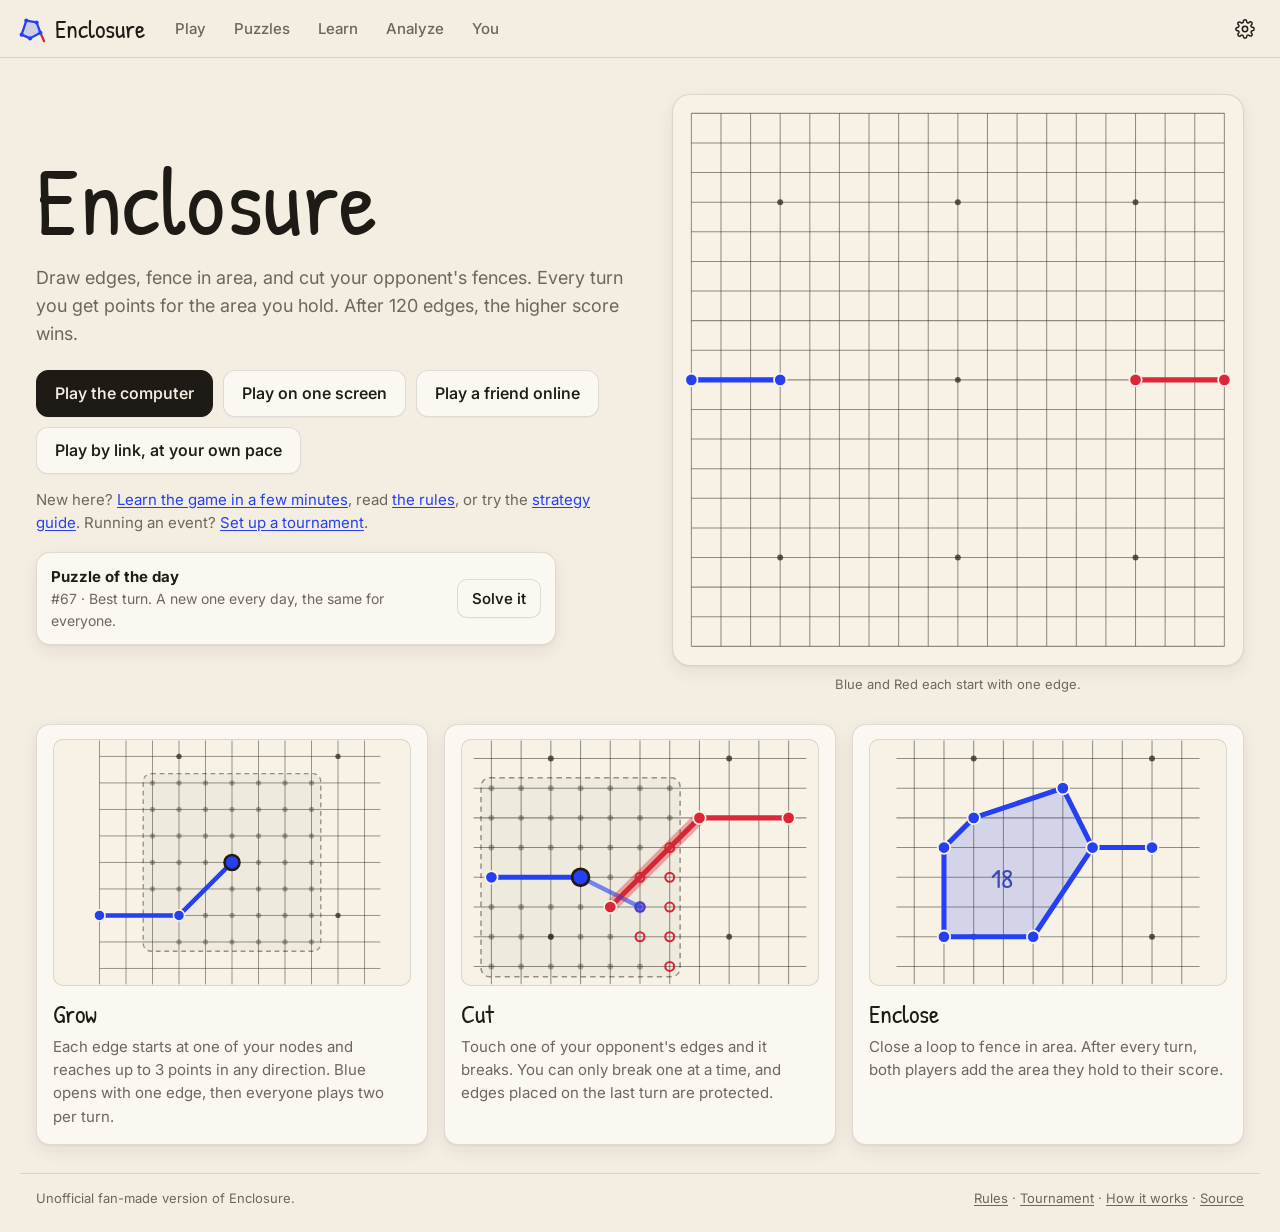
==== commit f9714d32: "Rebuild the site around variants, profiles and new modes Three and four players, teams, a 13 by 13 b" ====
--- a/index.html
+++ b/index.html
@@ -4,7 +4,7 @@
 <meta charset="utf-8">
 <meta name="viewport" content="width=device-width, initial-scale=1, viewport-fit=cover">
 <title>Enclosure: draw edges, fence in area</title>
-<meta name="description" content="Play Enclosure in your browser: a two-player strategy game on a 19 by 19 grid. Grow your edges, fence in area, and cut your opponent's fences. Play the computer, a friend on the same screen, or a friend online.">
+<meta name="description" content="Play Enclosure in your browser: a strategy game of edges and area on a 19 by 19 grid. Grow your edges, fence in area, and cut your opponent's fences. Play the computer, friends on one screen, online or by link, and solve daily puzzles.">
 <meta name="theme-color" content="#f4ede1" media="(prefers-color-scheme: light)">
 <meta name="theme-color" content="#0b1120" media="(prefers-color-scheme: dark)">
 <link rel="canonical" href="https://prathammukewar.github.io/enclosure/">
@@ -26,7 +26,6 @@
   try {
     const s = JSON.parse(localStorage.getItem('enclosure.settings') || '{}');
     if (s.theme && s.theme !== 'auto') document.documentElement.dataset.theme = s.theme;
-    if (s.palette === 'friendly') document.documentElement.dataset.palette = 'friendly';
   } catch (e) { /* storage blocked */ }
 </script>
 </head>
@@ -42,7 +41,8 @@
     <a href="#play" data-nav="play">Play</a>
     <a href="#puzzles" data-nav="puzzles">Puzzles</a>
     <a href="#learn" data-nav="learn">Learn</a>
-    <a href="#rules" data-nav="rules">Rules</a>
+    <a href="#analysis" data-nav="analysis">Analyze</a>
+    <a href="#you" data-nav="you">You</a>
   </nav>
   <div class="top-tools">
     <button class="icon-btn" id="btn-install" hidden title="Install as an app" aria-label="Install as an app"><svg viewBox="0 0 24 24"><path d="M12 3v12m0 0l-5-5m5 5l5-5M5 21h14"/></svg></button>
@@ -60,63 +60,59 @@
       <p class="lede">Draw edges, fence in area, and cut your opponent's fences. Every turn you get points for the area you hold. After 120 edges, the higher score wins.</p>
       <div class="hero-actions">
         <button class="btn primary big" data-start="ai">Play the computer</button>
-        <button class="btn big" data-start="local">Two players, one screen</button>
+        <button class="btn big" data-start="local">Play on one screen</button>
         <button class="btn big" data-start="online">Play a friend online</button>
-      </div>
-      <p class="hero-sub">New here? <a href="#learn">Learn the game in a few minutes</a> or read <a href="#rules">the rules</a>.</p>
+        <button class="btn big" data-start="corr">Play by link, at your own pace</button>
+      </div>
+      <p class="hero-sub">New here? <a href="#learn">Learn the game in a few minutes</a>, read <a href="#rules">the rules</a>, or try the <a href="#guide">strategy guide</a>. Running an event? <a href="#tournament">Set up a tournament</a>.</p>
       <div class="resume card" id="daily-card">
-        <div>
-          <strong>Puzzle of the day</strong>
-          <span id="daily-text"></span>
-        </div>
+        <div><strong>Puzzle of the day</strong><span id="daily-text"></span></div>
         <a class="btn" id="btn-daily" href="#puzzles">Solve it</a>
       </div>
       <div class="resume card" id="resume-card" hidden>
-        <div>
-          <strong>Game in progress</strong>
-          <span id="resume-text"></span>
-        </div>
+        <div><strong>Game in progress</strong><span id="resume-text"></span></div>
         <button class="btn primary" id="btn-resume">Continue</button>
+      </div>
+      <div class="resume card corr-card" id="corr-card" hidden>
+        <div><strong>Games by link</strong><ul class="corr-list" id="corr-list"></ul></div>
       </div>
     </div>
     <div class="hero-board">
       <div class="demo-board" id="demo-board" aria-hidden="true"></div>
-      <div class="demo-caption" id="demo-caption">The computer playing itself</div>
+      <div class="demo-caption" id="demo-caption" aria-live="polite"></div>
     </div>
   </div>
 
   <div class="steps">
-    <article class="step card">
-      <div class="mini-board" data-diagram="grow"></div>
-      <h3>Grow</h3>
-      <p>Each edge starts at one of your nodes and reaches up to 3 points in any direction. Blue opens with one edge, then everyone plays two per turn.</p>
-    </article>
-    <article class="step card">
-      <div class="mini-board" data-diagram="cut"></div>
-      <h3>Cut</h3>
-      <p>Touch one of your opponent's edges and it breaks. You can only break one at a time, and edges placed on the last turn are protected.</p>
-    </article>
-    <article class="step card">
-      <div class="mini-board" data-diagram="enclose"></div>
-      <h3>Enclose</h3>
-      <p>Close a loop to fence in area. After every turn, both players add the area they hold to their score.</p>
-    </article>
+    <article class="step card"><div class="mini-board" data-diagram="grow"></div><h3>Grow</h3><p>Each edge starts at one of your nodes and reaches up to 3 points in any direction. Blue opens with one edge, then everyone plays two per turn.</p></article>
+    <article class="step card"><div class="mini-board" data-diagram="cut"></div><h3>Cut</h3><p>Touch one of your opponent's edges and it breaks. You can only break one at a time, and edges placed on the last turn are protected.</p></article>
+    <article class="step card"><div class="mini-board" data-diagram="enclose"></div><h3>Enclose</h3><p>Close a loop to fence in area. After every turn, both players add the area they hold to their score.</p></article>
   </div>
 
   <div class="record card" id="record-card" hidden>
     <h3>Your record against the computer</h3>
     <div class="record-grid" id="record-grid"></div>
+    <p class="small"><a href="#you">See your games, ratings and achievements</a></p>
   </div>
 </section>
 
 <!-- PLAY -->
 <section class="view" id="view-play" data-title="Play Enclosure">
+  <h1 class="visually-hidden">Play</h1>
   <div class="play-layout">
     <div class="board-col">
       <div class="scorebar" id="scorebar" aria-hidden="true"></div>
       <div class="board-wrap">
         <div class="board" id="board"></div>
         <div class="board-overlay" id="board-overlay" hidden></div>
+        <div class="recap" id="recap" hidden></div>
+      </div>
+      <div class="board-tools" role="toolbar" aria-label="Board">
+        <button class="icon-btn sm" id="zoom-in" title="Zoom in (+)" aria-label="Zoom in"><svg viewBox="0 0 24 24"><circle cx="11" cy="11" r="7"/><path d="M11 8v6M8 11h6M16.5 16.5L21 21"/></svg></button>
+        <button class="icon-btn sm" id="zoom-out" title="Zoom out (-)" aria-label="Zoom out"><svg viewBox="0 0 24 24"><circle cx="11" cy="11" r="7"/><path d="M8 11h6M16.5 16.5L21 21"/></svg></button>
+        <button class="icon-btn sm" id="zoom-reset" title="Whole board (0)" aria-label="Show the whole board"><svg viewBox="0 0 24 24"><path d="M4 9V4h5M20 9V4h-5M4 15v5h5M20 15v5h-5"/></svg></button>
+        <button class="icon-btn sm" id="btn-focus" title="Focus mode (F)" aria-label="Focus mode"><svg viewBox="0 0 24 24"><path d="M8 3H3v5M16 3h5v5M8 21H3v-5M16 21h5v-5"/></svg></button>
+        <button class="icon-btn sm" id="btn-describe" title="Describe the board" aria-label="Describe the board in words"><svg viewBox="0 0 24 24"><path d="M4 6h16M4 12h10M4 18h13"/></svg></button>
       </div>
       <div class="review-bar" id="review-bar" hidden>
         <button class="icon-btn" data-review="start" aria-label="First edge" title="Start (Home)"><svg viewBox="0 0 24 24"><path d="M6 5v14M18 6l-8 6 8 6z"/></svg></button>
@@ -125,58 +121,71 @@
         <button class="icon-btn" data-review="next" aria-label="Next edge" title="Forward (Right arrow)"><svg viewBox="0 0 24 24"><path d="M9 6l6 6-6 6"/></svg></button>
         <button class="icon-btn" data-review="end" aria-label="Last edge" title="End (End)"><svg viewBox="0 0 24 24"><path d="M18 5v14M6 6l8 6-8 6z"/></svg></button>
         <span class="review-pos" id="review-pos"></span>
+        <button class="btn" data-review="continue" id="review-continue" hidden>Play from here</button>
       </div>
       <p class="status" id="status" role="status" aria-live="polite"></p>
+      <p class="visually-hidden" id="a11y-desc" aria-live="polite"></p>
+      <div class="corr-panel card-lite" id="corr-panel" hidden>
+        <p id="corr-text"></p>
+        <div class="share-row"><input id="corr-link" readonly aria-label="Link for the next player"><button class="btn" id="corr-copy">Copy</button><button class="btn" id="corr-share" hidden>Share…</button></div>
+      </div>
     </div>
 
     <aside class="side" aria-label="Game panel">
-      <div class="players" id="players">
-        <div class="player-card" data-pl="0">
-          <div class="pc-top"><span class="chip chip-blue"></span><span class="pc-name" id="name-0">Blue</span><span class="pc-clock" id="clock-0" hidden></span></div>
-          <div class="pc-score"><span class="pc-points" id="score-0">0</span><span class="pc-unit">points</span></div>
-          <div class="pc-sub"><span id="income-0">0</span> area held <span class="pc-delta" id="delta-0"></span></div>
-          <div class="pc-turn" id="turn-0"></div>
-        </div>
-        <div class="player-card" data-pl="1">
-          <div class="pc-top"><span class="chip chip-red"></span><span class="pc-name" id="name-1">Red</span><span class="pc-clock" id="clock-1" hidden></span></div>
-          <div class="pc-score"><span class="pc-points" id="score-1">0</span><span class="pc-unit">points</span></div>
-          <div class="pc-sub"><span id="income-1">0</span> area held <span class="pc-delta" id="delta-1"></span></div>
-          <div class="pc-turn" id="turn-1"></div>
-        </div>
-      </div>
-
+      <div class="players" id="players"></div>
       <div class="progress card-lite">
         <div class="progress-text"><span id="progress-text">Edge 0 of 120</span><span id="updates-text"></span></div>
         <div class="progress-bar"><div class="progress-fill" id="progress-fill"></div></div>
         <div class="projection" id="projection"></div>
-      </div>
-
+        <div class="rules-note" id="rules-note" hidden></div>
+      </div>
       <div class="actions">
         <button class="btn" id="btn-undo" title="Undo (U)">Undo</button>
         <button class="btn" id="btn-hint" title="Suggest an edge (H)">Hint</button>
-        <button class="btn toggle" id="btn-coach" aria-pressed="false" title="Mark weak walls (C)">Weak walls</button>
         <button class="btn" id="btn-review" title="Step through the game (R)">Review</button>
         <button class="btn" id="btn-resign">Resign</button>
+        <button class="btn" id="btn-analyze">Analyze</button>
         <button class="btn primary" id="btn-new">New game</button>
       </div>
-
+      <div class="show-row" role="group" aria-label="Show on the board">
+        <span class="small">Show</span>
+        <button class="chip-toggle" data-show="weak" aria-pressed="false" title="Walls in danger, and walls you can cut (C)">Weak walls</button>
+        <button class="chip-toggle" data-show="reach" aria-pressed="false" title="Where each side can reach">Reach</button>
+        <button class="chip-toggle" data-show="risk" aria-pressed="false" title="Chance each cell gets opened">Risk</button>
+        <button class="chip-toggle" data-show="warn" aria-pressed="false" title="The opponent's best cut if your turn ended now">Threat</button>
+      </div>
+      <div class="emotes" id="emotes" hidden>
+        <button class="chip-toggle" data-emote="nice">👍 Nice</button>
+        <button class="chip-toggle" data-emote="wow">😮 Whoa</button>
+        <button class="chip-toggle" data-emote="oops">😅 Oops</button>
+        <button class="chip-toggle" data-emote="gg">🤝 Good game</button>
+      </div>
       <div class="legend" id="legend">
         <span><i class="lg lg-fresh"></i>New edge, protected next turn</span>
         <span><i class="lg lg-break"></i>Breaks an edge</span>
         <span><i class="lg lg-close"></i>Fences in area</span>
       </div>
-
       <div class="tabs" role="tablist">
         <button role="tab" class="tab" aria-selected="true" data-tab="moves">Moves</button>
-        <button role="tab" class="tab" aria-selected="false" data-tab="chart">Score chart</button>
+        <button role="tab" class="tab" aria-selected="false" data-tab="chart">Chart</button>
+        <button role="tab" class="tab" aria-selected="false" data-tab="coach">Coach</button>
+        <button role="tab" class="tab" aria-selected="false" data-tab="why">Why</button>
+        <button role="tab" class="tab" aria-selected="false" data-tab="report">Report</button>
         <button role="tab" class="tab" aria-selected="false" data-tab="share">Share</button>
       </div>
       <div class="tab-panel" data-panel="moves"><ol class="moves" id="moves"></ol></div>
       <div class="tab-panel" data-panel="chart" hidden><div class="chart" id="chart"></div></div>
+      <div class="tab-panel" data-panel="coach" hidden><div id="coach-out"></div></div>
+      <div class="tab-panel" data-panel="why" hidden><div id="why-out"></div></div>
+      <div class="tab-panel" data-panel="report" hidden>
+        <p class="small">Checks each turn against the best possible turn, found by trying every pair of edges.</p>
+        <button class="btn" id="btn-report">Grade this game</button>
+        <div id="report-out"></div>
+      </div>
       <div class="tab-panel" data-panel="share" hidden>
         <p class="small">A link to this game lets anyone replay it move by move.</p>
         <div class="share-row"><input id="share-link" readonly aria-label="Game link"><button class="btn" id="btn-copy-link">Copy</button></div>
-        <div class="share-row"><button class="btn" id="btn-download">Download record</button><button class="btn" id="btn-image">Save picture</button></div>
+        <div class="share-row wrap"><button class="btn" id="btn-image">Save picture</button><button class="btn" id="btn-gif">Save GIF</button><button class="btn" id="btn-video">Save video</button><button class="btn" id="btn-download">Download record</button></div>
       </div>
     </aside>
   </div>
@@ -184,8 +193,31 @@
 
 <!-- PUZZLES -->
 <section class="view" id="view-puzzles" data-title="Enclosure puzzles">
+  <h1 class="visually-hidden">Puzzles</h1>
+  <div class="pz-top">
+    <div class="tabs pz-tabs" role="tablist">
+      <button role="tab" class="tab" data-pztab="">Puzzles</button>
+      <button role="tab" class="tab" data-pztab="rush">Puzzle Rush</button>
+      <button role="tab" class="tab" data-pztab="daily">Daily</button>
+      <button role="tab" class="tab" data-pztab="mine">Your puzzles</button>
+    </div>
+    <span class="small" id="pz-rating"></span>
+  </div>
+  <div class="pz-rush card-lite" id="pz-rush" hidden>
+    <p>Solve as many as you can in 3 minutes. Three misses and it's over.</p>
+    <p id="rush-status" aria-live="polite"></p>
+    <button class="btn primary" id="rush-start">Start</button>
+  </div>
+  <div class="pz-calendar card" id="pz-calendar" hidden>
+    <h3>Daily puzzles</h3>
+    <p class="small" id="pz-cal-streak"></p>
+    <div class="cal-grid" id="pz-cal-grid"></div>
+  </div>
+  <div class="card pz-empty" id="pz-empty" hidden>
+    <p>Your puzzles show up here. Save one from a game report, or make one on the <a href="#analysis">analysis board</a>.</p>
+  </div>
   <div class="pz-layout">
-    <div class="pz-main card">
+    <div class="pz-main card" id="pz-main">
       <div class="pz-head">
         <div><h2 id="pz-title">Puzzle</h2> <span class="pz-meta" id="pz-meta"></span></div>
         <div class="pz-nav">
@@ -202,29 +234,35 @@
           <p class="small" id="pz-best"></p>
           <div class="lesson-actions">
             <button class="btn" id="pz-reset">Try again</button>
+            <button class="btn" id="pz-hint">First edge</button>
             <button class="btn" id="pz-show">Show me</button>
+            <button class="btn primary" id="pz-share" hidden>Share result</button>
           </div>
         </div>
       </div>
     </div>
-    <aside class="pz-aside card">
+    <aside class="pz-aside card" id="pz-browse">
       <h3>All puzzles</h3>
+      <div class="pz-filters">
+        <label>Kind <select id="pz-f-type"><option value="all">All</option><option value="swing">Best turn</option><option value="gain">Build</option><option value="cut">Cut</option><option value="block">Block</option><option value="plan">Plan ahead</option></select></label>
+        <label>Difficulty <select id="pz-f-level"><option value="0">Any</option><option value="1">Easier</option><option value="2">Medium</option><option value="3">Harder</option></select></label>
+        <label>Show <select id="pz-f-state"><option value="all">All</option><option value="open">Unsolved</option><option value="done">Solved</option></select></label>
+      </div>
       <p class="small" id="pz-progress"></p>
       <div class="pz-list" id="pz-list"></div>
-      <p class="small">More dots means harder. Each best turn was found by trying every possible pair of edges.</p>
+      <p class="small">More dots means harder. Every answer was checked by trying every possible pair of edges.</p>
     </aside>
   </div>
 </section>
 
 <!-- LEARN -->
 <section class="view" id="view-learn" data-title="Learn Enclosure">
+  <h1 class="visually-hidden">Lessons</h1>
+  <div class="sub-nav"><a href="#learn" class="active">Lessons</a><a href="#guide">Strategy guide</a><a href="#rules">Rules</a></div>
   <div class="learn-layout">
     <div class="lesson-list card" id="lesson-list"></div>
     <div class="lesson card" id="lesson">
-      <div class="lesson-head">
-        <span class="lesson-num" id="lesson-num"></span>
-        <h2 id="lesson-title"></h2>
-      </div>
+      <div class="lesson-head"><span class="lesson-num" id="lesson-num"></span><h2 id="lesson-title"></h2></div>
       <div class="lesson-body">
         <div class="lesson-board-wrap"><div class="board lesson-board" id="lesson-board"></div></div>
         <div class="lesson-text">
@@ -235,14 +273,30 @@
             <button class="btn" id="lesson-reset">Start over</button>
             <button class="btn primary" id="lesson-next" disabled>Next lesson</button>
           </div>
+          <div class="lesson-done card-lite" id="lesson-done" hidden>
+            <strong>You know the rules.</strong>
+            <p class="small">Every lesson is done. Where next?</p>
+            <div class="lesson-actions"><button class="btn primary" data-start="ai">Play the computer</button><a class="btn" href="#puzzles">Try puzzles</a><a class="btn" href="#guide">Read the strategy guide</a></div>
+          </div>
         </div>
       </div>
     </div>
+  </div>
+</section>
+
+<!-- GUIDE -->
+<section class="view" id="view-guide" data-title="Enclosure strategy guide">
+  <h1 class="visually-hidden">Strategy guide</h1>
+  <div class="sub-nav"><a href="#learn">Lessons</a><a href="#guide" class="active">Strategy guide</a><a href="#rules">Rules</a></div>
+  <div class="learn-layout">
+    <div class="lesson-list card" id="guide-list"></div>
+    <article class="lesson card guide" id="guide-chapter"></article>
   </div>
 </section>
 
 <!-- RULES -->
 <section class="view" id="view-rules" data-title="Rules of Enclosure">
+  <div class="sub-nav"><a href="#learn">Lessons</a><a href="#guide">Strategy guide</a><a href="#rules" class="active">Rules</a></div>
   <article class="rules">
     <h1>How to play</h1>
     <p class="lede">Enclosure is a game for two players on a 19 by 19 grid of points. You grow a drawing of edges, fence in area, and cut your opponent's edges. After 120 edges, the player with more points wins.</p>
@@ -322,56 +376,224 @@
     <h2 id="r-notation">Notation on this site</h2>
     <p>Columns are a to s from left to right and rows are 1 to 19 from bottom to top. An edge is written as its two ends, like <code>d10-f12</code>. An <code>x</code> in the middle, like <code>f12xh13</code>, means it broke an enemy edge.</p>
 
+
+    <h2 id="r-variants">House rules on this site</h2>
+    <p>Everything above is the standard game. When you start a game here you can also change a few things, for practice or for fun. Games with changed rules say so on the play screen, and their links carry the rules with them.</p>
+    <ul>
+      <li>A 13 by 13 board, and fewer edges each, for quicker games.</li>
+      <li>A reach of 2 or 4 instead of 3.</li>
+      <li>Three or four players, each starting on a different side, or two teams of two. Teammates can't touch each other's edges, and a team's score is its players' scores added up.</li>
+      <li>No protection for new edges.</li>
+      <li>Border walls: the edge of the board counts as one of your walls. The largest open part of the board is the outside, and everything else your edges and the border close off counts.</li>
+      <li>Running out of time can skip just one edge instead of the rest of the turn.</li>
+      <li>Handicap edges: extra edges in a player's first turn.</li>
+    </ul>
+
     <p class="fine">This is an unofficial fan-made version of the game, built from the rules as shown in its reveal video.</p>
   </article>
 </section>
 
+<!-- ANALYSIS -->
+<section class="view" id="view-analysis" data-title="Enclosure analysis board">
+  <h1 class="visually-hidden">Analysis board</h1>
+  <div class="play-layout">
+    <div class="board-col">
+      <div class="board-wrap"><div class="board" id="an-board"></div></div>
+      <p class="status-line" id="an-status" role="status" aria-live="polite">Play moves for either side, or switch to Edit to set up a position.</p>
+    </div>
+    <aside class="side">
+      <div class="card-lite an-box">
+        <div class="an-row">
+          <label>Mode <select id="an-mode"><option value="play">Play moves</option><option value="edit">Edit position</option></select></label>
+          <button class="btn" id="an-undo">Undo</button>
+        </div>
+        <div id="an-edit-tools" hidden>
+          <div class="an-row"><label>Tool <select id="an-tool"><option value="add">Add edges</option><option value="erase">Erase edges</option></select></label></div>
+          <div class="an-colors" id="an-colors"></div>
+          <div class="an-row">
+            <label>Board <select id="an-size"><option value="19">19 by 19</option><option value="13">13 by 13</option></select></label>
+            <label>Players <select id="an-players"><option value="2">2</option><option value="3">3</option><option value="4">4</option></select></label>
+            <label>Reach <select id="an-radius"><option value="2">2</option><option value="3">3</option><option value="4">4</option></select></label>
+          </div>
+          <div class="an-row">
+            <label>To move <select id="an-tomove"></select></label>
+            <label>Edges left <select id="an-left"><option value="2">2</option><option value="1">1</option></select></label>
+          </div>
+          <div class="an-row"><button class="btn" id="an-start">Starting position</button><button class="btn" id="an-clear">Empty board</button></div>
+          <p class="small">Add an edge by clicking its two ends. Different players' edges can't touch.</p>
+        </div>
+        <div class="an-info" id="an-info"></div>
+      </div>
+      <div class="actions">
+        <button class="btn" id="an-best">Best turn</button>
+        <button class="btn" id="an-ask">Ask the computer</button>
+        <button class="btn" id="an-puzzle">Make a puzzle</button>
+        <button class="btn" id="an-share">Copy link</button>
+        <button class="btn" id="an-load">Load…</button>
+        <button class="btn primary" id="an-play">Play from here</button>
+      </div>
+      <div class="show-row"><span class="small">Show</span><button class="chip-toggle" id="an-reach" aria-pressed="false">Reach</button><button class="chip-toggle" id="an-risk" aria-pressed="false">Risk</button></div>
+      <div id="an-out"></div>
+    </aside>
+  </div>
+</section>
+
+<!-- TOURNAMENT -->
+<section class="view" id="view-tournament" data-title="Enclosure tournament">
+  <div class="tour-head">
+    <h1 class="display">Tournament</h1>
+    <div class="tour-pick" id="tour-pick" hidden><label>Tournament <select id="tour-list"></select></label></div>
+    <button class="btn primary" id="tour-new">New tournament</button>
+  </div>
+  <p class="small">Double elimination, the way the Strategy Jam ran: each round, players without a loss play each other and players with one loss play each other. Two losses and you're out. Play games on this screen, or anywhere else and record the result here.</p>
+  <div id="tour-view" class="card tour-card"></div>
+</section>
+
+<!-- YOU -->
+<section class="view" id="view-you" data-title="Your Enclosure profile">
+  <div class="you-head">
+    <h1 class="display">You</h1>
+    <div class="you-profile">
+      <label>Profile <select id="you-profiles"></select></label>
+      <label>Name <input id="you-name" maxlength="24" autocomplete="nickname"></label>
+      <button class="btn" id="you-newprofile">New profile</button>
+      <button class="btn" id="you-delprofile">Delete</button>
+    </div>
+  </div>
+  <div class="stat-grid" id="you-ratings"></div>
+  <div class="card you-card">
+    <h3>Against the computer</h3>
+    <div class="record-grid" id="you-levels"></div>
+  </div>
+  <div class="card you-card">
+    <h3>Achievements <span class="small" id="you-ach-count"></span></h3>
+    <div class="ach-grid" id="you-achievements"></div>
+  </div>
+  <div class="card you-card">
+    <h3>Your games</h3>
+    <ul class="history" id="you-history"></ul>
+  </div>
+  <div class="card you-card">
+    <h3>Backup</h3>
+    <p class="small">Profiles live in this browser. Save a copy to move them to another device.</p>
+    <div class="share-row wrap"><button class="btn" id="you-export">Save a backup</button><label class="btn file-btn">Load a backup<input type="file" id="you-import" accept="application/json,.json" hidden></label></div>
+  </div>
+</section>
+
+<!-- ABOUT -->
+<section class="view" id="view-about" data-title="How Enclosure works">
+  <article class="rules about">
+    <h1>How this site works</h1>
+    <p class="lede">The whole thing runs in your browser: plain HTML, CSS and JavaScript, with no server of its own. Here is how the trickier parts work.</p>
+    <h2>Measuring area exactly</h2>
+    <p>Every edge joins two grid points, so all the contact tests use whole numbers and are exact. Area is harder, because a player's own edges can cross. The site splits every edge at its crossings, giving a flat map of corners and pieces. Walking around each face of that map with the shoelace formula gives its area. Faces that wind one way are fenced in; the one outer face winds the other way. If one of your pieces sits inside another of your pens, it's only counted once.</p>
+    <p>The tests check this against a second method that shares no code with it: cut the board into thin vertical slabs at every corner and crossing, fill in from the outside, and add up the trapezoids that the fill never reaches.</p>
+    <h2>Checking the rules</h2>
+    <p>The rules engine is tested against a second, deliberately simple version written straight from the rule text. Thousands of random games, including every house-rule variant, compare the two on every candidate edge.</p>
+    <h2>The computer player</h2>
+    <p>It plans a whole turn at once. It ranks first edges by what they do right away and what they set up, tries the best second edges for each, and scores the result. The score adds the points gap, the area each side holds, what the opponent could break on their very next turn, and how exposed each cell is: a wall close to enemy nodes is more likely to go, and a cell is lost if any of its outside walls goes.</p>
+    <p>The levels were tuned with computer-against-computer matches. Hard beats Medium about four games in five, and Medium beats Easy about nine in ten. Expert searches wider again with weights tuned by an automatic search over those matches.</p>
+    <h2>Puzzles you can trust</h2>
+    <p>Each puzzle comes from a computer game. The best turn is found by trying every first edge and every second edge that could matter, then replaying the best candidates exactly until nothing left could beat them. A separate check then plays out every legal pair of edges on the engine alone and confirms the answer. Block puzzles are checked the same way: every edge you could place, against every enemy edge that could cut you after it.</p>
+    <p>Plan-ahead puzzles are the exception. Four edges in a row have far too many combinations to try them all, so the target is the best plan a search found, and it's always more than two separate best turns would get. The puzzle asks you to reach it, not to prove nothing beats it.</p>
+    <h2>Online play</h2>
+    <p>Online games connect browsers directly with WebRTC. A public PeerJS server only introduces them. The host's browser keeps the official move list and passes moves on to the other players and anyone watching.</p>
+    <p class="fine">This is an unofficial fan-made version of the game, built from the rules as shown in its reveal video. The code is on <a href="https://github.com/prathammukewar/enclosure">GitHub</a>.</p>
+  </article>
+</section>
+
 </main>
 
 <footer class="foot">
   <span>Unofficial fan-made version of Enclosure.</span>
-  <span><a href="#rules">Rules</a> · <a href="https://github.com/prathammukewar/enclosure">Source</a></span>
+  <span><a href="#rules">Rules</a> · <a href="#tournament">Tournament</a> · <a href="#about">How it works</a> · <a href="https://github.com/prathammukewar/enclosure">Source</a></span>
 </footer>
 
 <!-- New game -->
-<dialog id="dlg-new" class="dlg">
+<dialog id="dlg-new" class="dlg wide" aria-labelledby="dlg-new-title">
   <form method="dialog" class="dlg-body" id="form-new">
-    <h2>New game</h2>
+    <h2 id="dlg-new-title">New game</h2>
     <fieldset class="seg" id="seg-mode">
-      <legend>Opponent</legend>
-      <label><input type="radio" name="mode" value="ai" checked><span>Computer</span></label>
-      <label><input type="radio" name="mode" value="local"><span>Same screen</span></label>
-      <label><input type="radio" name="mode" value="online"><span>Online friend</span></label>
+      <legend>How you're playing</legend>
+      <label><input type="radio" name="mode" value="ai" checked><span>Against the computer</span></label>
+      <label><input type="radio" name="mode" value="local"><span>On one screen</span></label>
+      <label><input type="radio" name="mode" value="online"><span>Online</span></label>
+      <label><input type="radio" name="mode" value="corr"><span>By link</span></label>
     </fieldset>
-    <div data-show="ai">
+    <div class="row2">
       <fieldset class="seg">
-        <legend>Level</legend>
-        <label><input type="radio" name="level" value="easy"><span>Easy</span></label>
-        <label><input type="radio" name="level" value="medium" checked><span>Medium</span></label>
-        <label><input type="radio" name="level" value="hard"><span>Hard</span></label>
+        <legend>Players</legend>
+        <label><input type="radio" name="players" value="2" checked><span>2</span></label>
+        <label><input type="radio" name="players" value="3"><span>3</span></label>
+        <label><input type="radio" name="players" value="4"><span>4</span></label>
+        <label><input type="radio" name="players" value="teams"><span>2 v 2 teams</span></label>
       </fieldset>
-    </div>
-    <div data-show="ai online">
+      <fieldset class="seg">
+        <legend>Length</legend>
+        <label><input type="radio" name="gameLength" value="standard" checked><span>Standard</span></label>
+        <label><input type="radio" name="gameLength" value="quick"><span>Quick: 13 by 13, 30 edges each</span></label>
+      </fieldset>
+    </div>
+    <div data-show="ai online corr">
       <fieldset class="seg">
         <legend>You play</legend>
-        <label><input type="radio" name="color" value="0" checked><span><i class="chip chip-blue"></i>Blue, first</span></label>
-        <label><input type="radio" name="color" value="1"><span><i class="chip chip-red"></i>Red</span></label>
-        <label><input type="radio" name="color" value="random"><span>Random</span></label>
+        <span id="color-choices" class="seg-inner"></span>
       </fieldset>
     </div>
+    <div data-show="ai">
+      <div class="row2">
+        <fieldset class="seg">
+          <legend>Computer level</legend>
+          <label><input type="radio" name="level" value="easy"><span>Easy</span></label>
+          <label><input type="radio" name="level" value="medium" checked><span>Medium</span></label>
+          <label><input type="radio" name="level" value="hard"><span>Hard</span></label>
+          <label><input type="radio" name="level" value="expert"><span>Expert</span></label>
+          <label><input type="radio" name="level" value="adaptive"><span title="Plays harder when behind, easier when far ahead">Adaptive</span></label>
+        </fieldset>
+        <label class="field">Style <select name="aiStyle"><option value="balanced">Balanced</option><option value="builder">Builder: careful, builds cells</option><option value="raider">Raider: goes after your walls</option><option value="gambler">Gambler: takes risks</option></select></label>
+      </div>
+    </div>
     <div data-show="local">
-      <div class="names">
-        <label>Blue <input name="nameBlue" maxlength="18" placeholder="Blue" autocomplete="off"></label>
-        <label>Red <input name="nameRed" maxlength="18" placeholder="Red" autocomplete="off"></label>
-      </div>
-    </div>
-    <fieldset class="seg">
-      <legend>Clock</legend>
-      <label><input type="radio" name="clock" value="none" checked><span>None</span></label>
-      <label><input type="radio" name="clock" value="60+15"><span>1 min + 15 s</span></label>
-      <label><input type="radio" name="clock" value="180+20"><span>3 min + 20 s</span></label>
-      <label><input type="radio" name="clock" value="300+30"><span>5 min + 30 s</span></label>
-    </fieldset>
+      <p class="small">Name each seat, and pick who plays it. Computer seats play themselves.</p>
+      <div class="seats" id="seat-rows"></div>
+    </div>
+    <div data-show="online">
+      <p class="small">You get a link to send. Seats nobody takes can be filled with the computer before the game starts.</p>
+    </div>
+    <div data-show="corr">
+      <div class="names" id="corr-names"></div>
+      <fieldset class="seg">
+        <legend>Time per turn</legend>
+        <label><input type="radio" name="days" value="0" checked><span>No limit</span></label>
+        <label><input type="radio" name="days" value="1"><span>1 day</span></label>
+        <label><input type="radio" name="days" value="3"><span>3 days</span></label>
+        <label><input type="radio" name="days" value="7"><span>7 days</span></label>
+      </fieldset>
+    </div>
+    <div data-show="ai local online">
+      <fieldset class="seg">
+        <legend>Clock</legend>
+        <label><input type="radio" name="clock" value="none" checked><span>None</span></label>
+        <label><input type="radio" name="clock" value="60+15"><span>1 min + 15 s</span></label>
+        <label><input type="radio" name="clock" value="180+20"><span>3 min + 20 s</span></label>
+        <label><input type="radio" name="clock" value="300+30"><span>5 min + 30 s</span></label>
+      </fieldset>
+    </div>
+    <details class="more-rules">
+      <summary>House rules</summary>
+      <div class="row2">
+        <label class="field">Board <select name="size"><option value="">Set by length</option><option value="19">19 by 19</option><option value="13">13 by 13</option></select></label>
+        <label class="field">Edges each <select name="perPlayer"><option value="">Set by length</option><option value="20">20</option><option value="30">30</option><option value="45">45</option><option value="60">60</option><option value="90">90</option></select></label>
+        <label class="field">Reach <select name="radius"><option value="3">3 (standard)</option><option value="2">2</option><option value="4">4</option></select></label>
+        <label class="field">If a clock runs out <select name="timeout"><option value="turn">Skip the rest of the turn</option><option value="edge">Skip one edge</option></select></label>
+      </div>
+      <label class="switch"><input type="checkbox" name="noProtect"><span>No protection for new edges</span></label>
+      <label class="switch"><input type="checkbox" name="border"><span>Border walls: the edge of the board counts as a wall</span></label>
+      <div class="handicap" id="handicap-rows"></div>
+    </details>
+    <div data-show="ai local">
+      <label class="field">Computer think time <select name="timeScale"><option value="0.5">Fast</option><option value="1" selected>Normal</option><option value="2">Slow and careful</option></select></label>
+    </div>
     <div class="dlg-actions">
       <button class="btn" value="cancel" formnovalidate>Cancel</button>
       <button class="btn primary" value="start" id="btn-start">Start</button>
@@ -380,49 +602,67 @@
 </dialog>
 
 <!-- Online -->
-<dialog id="dlg-online" class="dlg">
+<dialog id="dlg-online" class="dlg" aria-labelledby="online-title">
   <div class="dlg-body">
-    <h2 id="online-title">Play a friend online</h2>
+    <h2 id="online-title">Play friends online</h2>
     <div id="online-host">
-      <p>Send this link to your friend. The game starts when they open it.</p>
+      <p>Send this link to your friends. The game starts when every seat is filled.</p>
       <div class="share-row"><input id="online-link" readonly aria-label="Invite link"><button class="btn" id="btn-copy-invite">Copy</button></div>
       <button class="btn" id="btn-share-invite" hidden>Share…</button>
-    </div>
-    <div id="online-join" hidden>
-      <p>You've been invited to a game.</p>
-    </div>
-    <label class="name-field">Your name <input id="online-name" maxlength="18" placeholder="Player" autocomplete="nickname"></label>
+      <p class="small">Anyone can watch with this link: <button class="link" type="button" id="btn-copy-watch">copy the watch link</button></p>
+    </div>
+    <div id="online-join" hidden><p id="online-join-text">You've been invited to a game.</p></div>
+    <ul class="lobby" id="online-lobby" hidden></ul>
+    <button class="btn" id="btn-online-fill" hidden>Start now, the computer plays the empty seats</button>
+    <label class="name-field" id="online-name-wrap">Your name <input id="online-name" maxlength="18" placeholder="Player" autocomplete="nickname"></label>
     <p class="online-status" id="online-status" role="status" aria-live="polite"></p>
-    <p class="small">Moves go straight between the two browsers. The link works while this page stays open.</p>
+    <p class="small">Moves go straight between browsers. The link works while the host keeps the page open.</p>
     <div class="dlg-actions">
-      <button class="btn" id="btn-online-cancel">Cancel</button>
+      <button class="btn" id="btn-online-cancel">Close</button>
       <button class="btn primary" id="btn-online-join" hidden>Join game</button>
     </div>
   </div>
 </dialog>
 
 <!-- Settings -->
-<dialog id="dlg-settings" class="dlg">
+<dialog id="dlg-settings" class="dlg wide" aria-labelledby="dlg-settings-title">
   <form method="dialog" class="dlg-body" id="form-settings">
-    <h2>Settings</h2>
+    <h2 id="dlg-settings-title">Settings</h2>
     <fieldset class="seg">
       <legend>Look</legend>
       <label><input type="radio" name="theme" value="auto"><span>Match device</span></label>
       <label><input type="radio" name="theme" value="paper"><span>Paper</span></label>
       <label><input type="radio" name="theme" value="night"><span>Night</span></label>
+      <label><input type="radio" name="theme" value="contrast"><span>High contrast</span></label>
     </fieldset>
-    <fieldset class="seg">
-      <legend>Colors</legend>
-      <label><input type="radio" name="palette" value="classic"><span>Blue and red</span></label>
-      <label><input type="radio" name="palette" value="friendly"><span>Blue and orange</span></label>
-    </fieldset>
+    <div class="color-seats" id="color-seats"></div>
+    <div class="share-row wrap"><button class="btn" type="button" id="btn-friendly">Colorblind-friendly colors</button><button class="btn" type="button" id="btn-default-colors">Default colors</button></div>
+    <div class="row2">
+      <label class="field">Line thickness <input type="range" name="lineScale" min="0.7" max="1.8" step="0.1"></label>
+      <label class="field">Node size <input type="range" name="nodeScale" min="0.7" max="1.8" step="0.1"></label>
+    </div>
     <div class="switches">
+      <label class="switch"><input type="checkbox" name="shapes"><span>Shapes and patterns as well as colors</span></label>
       <label class="switch"><input type="checkbox" name="sound"><span>Sounds</span></label>
       <label class="switch"><input type="checkbox" name="coords"><span>Coordinates around the board</span></label>
       <label class="switch"><input type="checkbox" name="labels"><span>Area numbers on the board</span></label>
       <label class="switch"><input type="checkbox" name="confirmTaps"><span>On touch screens, tap twice to place an edge</span></label>
       <label class="switch"><input type="checkbox" name="animate"><span>Animations</span></label>
     </div>
+    <details class="more-rules">
+      <summary>Online connection</summary>
+      <p class="small">If online games won't connect on your network, you can add a relay (TURN) server you have access to. Leave this empty otherwise.</p>
+      <label class="field">Relay address <input name="turnUrls" placeholder="turn:example.com:3478" autocomplete="off"></label>
+      <div class="row2">
+        <label class="field">User name <input name="turnUser" autocomplete="off"></label>
+        <label class="field">Password <input name="turnPass" type="password" autocomplete="off"></label>
+      </div>
+    </details>
+    <details class="more-rules">
+      <summary>Problems</summary>
+      <p class="small">If something goes wrong, copy a report and paste it into a new issue on GitHub. It lists recent errors and your browser, nothing else.</p>
+      <div class="share-row wrap"><button class="btn" type="button" id="btn-report-copy">Copy a problem report</button><a class="btn" href="https://github.com/prathammukewar/enclosure/issues/new" target="_blank" rel="noopener">Open an issue</a></div>
+    </details>
     <div class="dlg-actions">
       <button class="btn danger-text" type="button" id="btn-reset-stats">Clear my record</button>
       <button class="btn primary" value="close">Done</button>
@@ -431,7 +671,7 @@
 </dialog>
 
 <!-- Game over -->
-<dialog id="dlg-over" class="dlg">
+<dialog id="dlg-over" class="dlg" aria-labelledby="over-title">
   <div class="dlg-body over">
     <h2 id="over-title">Game over</h2>
     <p class="over-sub" id="over-sub"></p>
@@ -440,13 +680,40 @@
     <div class="dlg-actions wrap">
       <button class="btn" id="btn-over-close">Look at the board</button>
       <button class="btn" id="btn-over-review">Review</button>
+      <button class="btn" id="btn-over-report">Grade it</button>
       <button class="btn primary" id="btn-over-again">Play again</button>
     </div>
   </div>
 </dialog>
 
+<!-- Tournament setup -->
+<dialog id="dlg-tour" class="dlg" aria-labelledby="dlg-tour-title">
+  <form method="dialog" class="dlg-body" id="form-tour">
+    <h2 id="dlg-tour-title">New tournament</h2>
+    <label class="field">Name <input name="tname" maxlength="40" placeholder="Strategy night"></label>
+    <p class="small">One player per line. Add a computer player by writing <code>computer easy</code>, <code>computer medium</code>, <code>computer hard</code> or <code>computer expert</code>.</p>
+    <label class="field">Players <textarea name="tplayers" rows="6" placeholder="Ana&#10;Ben&#10;Chen&#10;computer medium"></textarea></label>
+    <fieldset class="seg">
+      <legend>Games</legend>
+      <label><input type="radio" name="gameLength" value="standard" checked><span>Standard</span></label>
+      <label><input type="radio" name="gameLength" value="quick"><span>Quick: 13 by 13, 30 edges each</span></label>
+    </fieldset>
+    <fieldset class="seg">
+      <legend>Clock</legend>
+      <label><input type="radio" name="clock" value="none"><span>None</span></label>
+      <label><input type="radio" name="clock" value="60+15" checked><span>1 min + 15 s</span></label>
+      <label><input type="radio" name="clock" value="180+20"><span>3 min + 20 s</span></label>
+    </fieldset>
+    <p class="small" id="tour-error" role="alert"></p>
+    <div class="dlg-actions">
+      <button class="btn" value="cancel" formnovalidate>Cancel</button>
+      <button class="btn primary" value="create">Create</button>
+    </div>
+  </form>
+</dialog>
+
 <!-- Confirm -->
-<dialog id="dlg-confirm" class="dlg small">
+<dialog id="dlg-confirm" class="dlg small" aria-labelledby="confirm-title">
   <form method="dialog" class="dlg-body">
     <h2 id="confirm-title"></h2>
     <p id="confirm-text"></p>
@@ -457,6 +724,19 @@
   </form>
 </dialog>
 
+<!-- Prompt -->
+<dialog id="dlg-prompt" class="dlg" aria-labelledby="prompt-title">
+  <form method="dialog" class="dlg-body">
+    <h2 id="prompt-title"></h2>
+    <p id="prompt-text" class="small"></p>
+    <textarea id="prompt-input" rows="3" aria-labelledby="prompt-title"></textarea>
+    <div class="dlg-actions">
+      <button class="btn" value="no">Cancel</button>
+      <button class="btn primary" value="yes">OK</button>
+    </div>
+  </form>
+</dialog>
+
 <div class="toast" id="toast" role="status" aria-live="polite" hidden></div>
 
 <script type="module" src="js/app.js"></script>
--- a/css/style.css
+++ b/css/style.css
@@ -9,10 +9,11 @@
   --line: rgba(30, 27, 23, 0.13);
   --grid: #2b2722;
   --grid-op: 0.5;
-  --blue: #2440f0;
-  --red: #dd2738;
-  --blue-soft: rgba(36, 64, 240, 0.12);
-  --red-soft: rgba(221, 39, 56, 0.12);
+  --c0: #2440f0;
+  --c1: #dd2738;
+  --c2: #12873d;
+  --c3: #b07d00;
+  --link: #2440f0;
   --face-op: 0.17;
   --core: #ffffff;
   --danger: #d4202f;
@@ -27,32 +28,40 @@
   color-scheme: light;
 }
 
-:root[data-palette="friendly"] { --red: #e07000; --red-soft: rgba(224, 112, 0, 0.13); }
 
 @media (prefers-color-scheme: dark) {
-  :root:not([data-theme="paper"]) {
+  :root:not([data-theme="paper"]):not([data-theme="contrast"]) {
     --paper: #0b1120; --paper-board: #0e1527; --card: #121a2e; --card-2: #182238;
     --ink: #e6ebf5; --muted: #95a1ba; --line: rgba(160, 180, 220, 0.14);
     --grid: #9db0d6; --grid-op: 0.2;
-    --blue: #35d4ff; --red: #ff4b60;
-    --blue-soft: rgba(53, 212, 255, 0.14); --red-soft: rgba(255, 75, 96, 0.14);
+    --c0: #35d4ff; --c1: #ff4b60; --c2: #4ade80; --c3: #fbbf24; --link: #6fdcff;
     --face-op: 0.2; --core: #f4fbff; --danger: #ff5a6c; --good: #4ade80; --warn: #fbbf24; --hint: #4ade80; --focus: #35d4ff;
     --shadow: 0 1px 2px rgba(0, 0, 0, 0.3), 0 8px 24px rgba(0, 0, 0, 0.35);
     color-scheme: dark;
   }
-  :root:not([data-theme="paper"])[data-palette="friendly"] { --red: #ffa63d; --red-soft: rgba(255, 166, 61, 0.15); }
 }
 :root[data-theme="night"] {
   --paper: #0b1120; --paper-board: #0e1527; --card: #121a2e; --card-2: #182238;
   --ink: #e6ebf5; --muted: #95a1ba; --line: rgba(160, 180, 220, 0.14);
   --grid: #9db0d6; --grid-op: 0.2;
-  --blue: #35d4ff; --red: #ff4b60;
-  --blue-soft: rgba(53, 212, 255, 0.14); --red-soft: rgba(255, 75, 96, 0.14);
+  --c0: #35d4ff; --c1: #ff4b60; --c2: #4ade80; --c3: #fbbf24; --link: #6fdcff;
   --face-op: 0.2; --core: #f4fbff; --danger: #ff5a6c; --good: #4ade80; --warn: #fbbf24; --hint: #4ade80; --focus: #35d4ff;
   --shadow: 0 1px 2px rgba(0, 0, 0, 0.3), 0 8px 24px rgba(0, 0, 0, 0.35);
   color-scheme: dark;
 }
-:root[data-theme="night"][data-palette="friendly"] { --red: #ffa63d; --red-soft: rgba(255, 166, 61, 0.15); }
+
+
+:root[data-theme="contrast"] {
+  --paper: #ffffff; --paper-board: #ffffff; --card: #ffffff; --card-2: #ececec;
+  --ink: #000000; --muted: #2b2b2b; --line: rgba(0, 0, 0, 0.55);
+  --grid: #000000; --grid-op: 0.55;
+  --link: #0030d0; --face-op: 0.26; --core: #ffffff;
+  --danger: #b00014; --good: #006b2a; --warn: #a14a00; --hint: #006b2a; --focus: #000000;
+  --shadow: none;
+  color-scheme: light;
+}
+:root[data-theme="contrast"] .btn { border-width: 1.5px; }
+:root[data-theme="contrast"] .node { stroke: #000; stroke-width: 0.05; }
 
 /* ---------- base ---------- */
 * { box-sizing: border-box; }
@@ -62,7 +71,7 @@
   font: 15px/1.55 var(--font);
   min-height: 100vh; display: flex; flex-direction: column;
 }
-a { color: var(--blue); text-underline-offset: 2px; }
+a { color: var(--link); text-underline-offset: 2px; }
 h1, h2, h3 { line-height: 1.2; margin: 0 0 0.5em; }
 p { margin: 0 0 0.8em; }
 code { font: 0.92em ui-monospace, "SF Mono", Menlo, monospace; background: var(--card-2); padding: 0.05em 0.35em; border-radius: 5px; }
@@ -85,10 +94,10 @@
 }
 .brand { display: flex; align-items: center; gap: 9px; text-decoration: none; color: var(--ink); font: 26px/1 var(--hand); }
 .brand-mark { width: 30px; height: 30px; }
-.bm-fill { fill: var(--blue); opacity: 0.18; }
-.bm-line { fill: none; stroke: var(--blue); stroke-width: 2.4; stroke-linejoin: round; }
-.bm-red { stroke: var(--red); stroke-width: 2.4; stroke-linecap: round; }
-.bm-node { fill: var(--blue); }
+.bm-fill { fill: var(--c0); opacity: 0.18; }
+.bm-line { fill: none; stroke: var(--c0); stroke-width: 2.4; stroke-linejoin: round; }
+.bm-red { stroke: var(--c1); stroke-width: 2.4; stroke-linecap: round; }
+.bm-node { fill: var(--c0); }
 .nav { display: flex; gap: 4px; }
 .nav a { padding: 7px 12px; border-radius: 9px; color: var(--muted); text-decoration: none; font-weight: 500; }
 .nav a:hover { color: var(--ink); background: var(--card-2); }
@@ -121,13 +130,15 @@
 .btn:active { transform: translateY(1px); }
 .btn:disabled { opacity: 0.45; cursor: default; transform: none; }
 .btn.primary { background: var(--ink); color: var(--paper); border-color: var(--ink); }
-.btn.primary:hover { background: color-mix(in srgb, var(--ink) 86%, var(--blue)); }
+.btn.primary:hover { background: color-mix(in srgb, var(--ink) 86%, var(--c0)); }
 .btn.big { min-height: 46px; padding: 10px 18px; font-size: 16px; border-radius: 12px; }
-.btn.toggle[aria-pressed="true"] { background: var(--blue-soft); border-color: var(--blue); color: var(--ink); }
+.btn.toggle[aria-pressed="true"] { background: color-mix(in srgb, var(--c0) 14%, var(--card)); border-color: var(--c0); color: var(--ink); }
 .btn.danger-text { color: var(--danger); }
 .chip { display: inline-block; width: 12px; height: 12px; border-radius: 50%; flex: none; }
-.chip-blue { background: var(--blue); }
-.chip-red { background: var(--red); }
+.chip-p0 { background: var(--c0); }
+.chip-p1 { background: var(--c1); }
+.chip-p2 { background: var(--c2); }
+.chip-p3 { background: var(--c3); }
 
 .card { background: var(--card); border: 1px solid var(--line); border-radius: var(--radius); box-shadow: var(--shadow); }
 .card-lite { background: var(--card); border: 1px solid var(--line); border-radius: 12px; }
@@ -159,7 +170,7 @@
 /* ---------- play ---------- */
 .play-layout { display: grid; grid-template-columns: minmax(0, 1fr) 340px; gap: 22px; align-items: start; }
 .board-col { display: flex; flex-direction: column; align-items: center; min-width: 0; }
-.board-wrap { position: relative; width: min(100%, calc(100vh - 150px)); min-width: 280px; }
+.board-wrap { position: relative; width: min(100%, calc(100vh - 190px)); min-width: 280px; }
 .board { aspect-ratio: 1; background: var(--paper-board); border-radius: 16px; border: 1px solid var(--line); box-shadow: var(--shadow); overflow: hidden; }
 .board-overlay {
   position: absolute; inset: 0; display: grid; place-items: center; pointer-events: none;
@@ -177,8 +188,10 @@
 .players { display: grid; grid-template-columns: 1fr 1fr; gap: 10px; }
 .player-card { background: var(--card); border: 1px solid var(--line); border-radius: 14px; padding: 10px 12px; position: relative; transition: box-shadow 0.2s, border-color 0.2s; }
 .player-card.active { box-shadow: var(--shadow); }
-.player-card[data-pl="0"].active { border-color: var(--blue); box-shadow: 0 0 0 1px var(--blue), var(--shadow); }
-.player-card[data-pl="1"].active { border-color: var(--red); box-shadow: 0 0 0 1px var(--red), var(--shadow); }
+.player-card[data-pl="0"].active { border-color: var(--c0); box-shadow: 0 0 0 1px var(--c0), var(--shadow); }
+.player-card[data-pl="1"].active { border-color: var(--c1); box-shadow: 0 0 0 1px var(--c1), var(--shadow); }
+.player-card[data-pl="2"].active { border-color: var(--c2); box-shadow: 0 0 0 1px var(--c2), var(--shadow); }
+.player-card[data-pl="3"].active { border-color: var(--c3); box-shadow: 0 0 0 1px var(--c3), var(--shadow); }
 .pc-top { display: flex; align-items: center; gap: 7px; font-weight: 600; font-size: 14px; min-width: 0; }
 .pc-name { overflow: hidden; text-overflow: ellipsis; white-space: nowrap; }
 .pc-clock { margin-left: auto; font: 600 13px ui-monospace, Menlo, monospace; padding: 1px 6px; border-radius: 6px; background: var(--card-2); }
@@ -195,8 +208,10 @@
 .pc-turn { min-height: 18px; font-size: 12.5px; font-weight: 600; margin-top: 3px; display: flex; align-items: center; gap: 5px; }
 .pip { width: 9px; height: 9px; border-radius: 50%; border: 1.6px solid currentColor; display: inline-block; }
 .pip.full { background: currentColor; }
-.player-card[data-pl="0"] .pc-turn { color: var(--blue); }
-.player-card[data-pl="1"] .pc-turn { color: var(--red); }
+.player-card[data-pl="0"] .pc-turn { color: var(--c0); }
+.player-card[data-pl="1"] .pc-turn { color: var(--c1); }
+.player-card[data-pl="2"] .pc-turn { color: var(--c2); }
+.player-card[data-pl="3"] .pc-turn { color: var(--c3); }
 .float-gain { position: absolute; right: 12px; top: 34px; font: 22px var(--hand); color: var(--good); animation: floatUp 1.1s ease forwards; pointer-events: none; }
 @keyframes floatUp { from { opacity: 0; transform: translateY(6px); } 20% { opacity: 1; } to { opacity: 0; transform: translateY(-18px); } }
 
@@ -204,17 +219,19 @@
 .progress-text { display: flex; justify-content: space-between; font-size: 13px; color: var(--muted); }
 .progress-text span:first-child { color: var(--ink); font-weight: 600; }
 .progress-bar { height: 6px; border-radius: 6px; background: var(--card-2); margin-top: 6px; overflow: hidden; }
-.progress-fill { height: 100%; width: 0; background: linear-gradient(90deg, var(--blue), var(--red)); transition: width 0.3s; }
+.progress-fill { height: 100%; width: 0; background: linear-gradient(90deg, var(--c0), var(--c1)); transition: width 0.3s; }
 .projection { font-size: 12.5px; color: var(--muted); margin-top: 6px; }
 .actions { display: grid; grid-template-columns: repeat(3, minmax(0, 1fr)); gap: 8px; }
 .actions .btn { padding: 7px 8px; font-size: 14px; }
 .legend { display: flex; flex-wrap: wrap; gap: 4px 14px; font-size: 12.5px; color: var(--muted); }
 .legend span { display: inline-flex; align-items: center; gap: 6px; }
 .lg { display: inline-block; width: 18px; height: 6px; border-radius: 4px; }
-.lg-fresh { background: var(--blue); box-shadow: inset 0 0 0 1.5px var(--blue), inset 0 0 0 3px var(--core); }
+.lg-fresh { background: var(--c0); box-shadow: inset 0 0 0 1.5px var(--c0), inset 0 0 0 3px var(--core); }
 .lg-break { width: 10px; height: 10px; border-radius: 50%; border: 2px solid var(--danger); }
-.lg-close { width: 10px; height: 10px; border-radius: 50%; background: var(--blue); }
-.tabs { display: flex; gap: 4px; border-bottom: 1px solid var(--line); }
+.lg-close { width: 10px; height: 10px; border-radius: 50%; background: var(--good); }
+.tabs { display: flex; gap: 4px; border-bottom: 1px solid var(--line); overflow-x: auto; scrollbar-width: none; }
+.tabs::-webkit-scrollbar { display: none; }
+.tab { flex: none; }
 .tab { border: 0; background: none; padding: 7px 10px; cursor: pointer; color: var(--muted); font-weight: 600; font-size: 14px; border-bottom: 2px solid transparent; margin-bottom: -1px; }
 .tab[aria-selected="true"] { color: var(--ink); border-bottom-color: var(--ink); }
 .tab-panel { min-height: 120px; }
@@ -223,18 +240,24 @@
 .moves li:nth-child(odd) { background: color-mix(in srgb, var(--card-2) 60%, transparent); }
 .moves li.current { outline: 1.5px solid var(--focus); }
 .moves .mv-n { color: var(--muted); }
-.moves .mv-b { color: var(--blue); }
-.moves .mv-r { color: var(--red); }
+.moves .mv-p0 { color: var(--c0); }
+.moves .mv-p1 { color: var(--c1); }
+.moves .mv-p2 { color: var(--c2); }
+.moves .mv-p3 { color: var(--c3); }
 .moves .mv-s { color: var(--muted); font-family: var(--font); font-size: 12px; text-align: right; }
 .moves button { all: unset; cursor: pointer; }
 .moves button:hover { text-decoration: underline; }
 .chart { width: 100%; }
 .chart svg { width: 100%; height: auto; display: block; }
 .chart .ax { stroke: var(--line); }
-.chart .ln-b { stroke: var(--blue); fill: none; stroke-width: 2; }
-.chart .ln-r { stroke: var(--red); fill: none; stroke-width: 2; }
-.chart .ar-b { fill: var(--blue); opacity: 0.18; }
-.chart .ar-r { fill: var(--red); opacity: 0.18; }
+.chart .ln-p0 { stroke: var(--c0); fill: none; stroke-width: 2; }
+.chart .ln-p1 { stroke: var(--c1); fill: none; stroke-width: 2; }
+.chart .ln-p2 { stroke: var(--c2); fill: none; stroke-width: 2; }
+.chart .ln-p3 { stroke: var(--c3); fill: none; stroke-width: 2; }
+.chart .ar-p0 { fill: var(--c0); opacity: 0.16; }
+.chart .ar-p1 { fill: var(--c1); opacity: 0.16; }
+.chart .ar-p2 { fill: var(--c2); opacity: 0.16; }
+.chart .ar-p3 { fill: var(--c3); opacity: 0.16; }
 .chart text { fill: var(--muted); font-size: 10px; }
 .share-row { display: flex; gap: 8px; margin: 8px 0; }
 .share-row input { flex: 1; min-width: 0; padding: 8px 10px; border-radius: 9px; border: 1px solid var(--line); background: var(--card-2); color: var(--ink); font: 13px ui-monospace, Menlo, monospace; }
@@ -247,29 +270,47 @@
 .board .board-svg { touch-action: none; }
 .board-svg:focus { outline: none; }
 .board-svg:focus-visible { outline: 2.5px solid var(--focus); outline-offset: -3px; border-radius: 16px; }
-.grid-line { stroke: var(--grid); stroke-width: 0.035; opacity: var(--grid-op); }
+.grid-line { stroke: var(--grid); opacity: var(--grid-op); }
 .grid-edge { stroke-width: 0.05; }
 .star { fill: var(--grid); opacity: calc(var(--grid-op) + 0.25); }
 .coord { font: 0.4px var(--font); fill: var(--muted); text-anchor: middle; }
-.faces-blue { fill: var(--blue); opacity: var(--face-op); }
-.faces-red { fill: var(--red); opacity: var(--face-op); }
+.faces-p0 { fill: var(--c0); opacity: var(--face-op); }
+.faces-p1 { fill: var(--c1); opacity: var(--face-op); }
+.faces-p2 { fill: var(--c2); opacity: var(--face-op); }
+.faces-p3 { fill: var(--c3); opacity: var(--face-op); }
+.hb-p0 { fill: var(--c0); opacity: 0.45; }
+.hl-p0 { stroke: var(--c0); stroke-width: 0.12; }
+.hb-p1 { fill: var(--c1); opacity: 0.45; }
+.hl-p1 { stroke: var(--c1); stroke-width: 0.12; }
+.hb-p2 { fill: var(--c2); opacity: 0.45; }
+.hl-p2 { stroke: var(--c2); stroke-width: 0.12; }
+.hb-p3 { fill: var(--c3); opacity: 0.45; }
+.hl-p3 { stroke: var(--c3); stroke-width: 0.12; }
 .faces-preview { opacity: 0.32; }
-.faces-preview.fp-blue { fill: var(--blue); }
-.faces-preview.fp-red { fill: var(--red); }
+.faces-preview.fp-p0 { fill: var(--c0); }
+.faces-preview.fp-p1 { fill: var(--c1); }
+.faces-preview.fp-p2 { fill: var(--c2); }
+.faces-preview.fp-p3 { fill: var(--c3); }
 .face-in { animation: faceIn 0.7s ease; }
 @keyframes faceIn { from { fill-opacity: 0; } to { fill-opacity: 1; } }
 .area-label { font-family: var(--hand); text-anchor: middle; pointer-events: none; opacity: 0.85; }
-.al-blue { fill: color-mix(in srgb, var(--blue) 70%, var(--ink)); }
-.al-red { fill: color-mix(in srgb, var(--red) 70%, var(--ink)); }
-.edge { stroke-width: 0.17; stroke-linecap: round; }
-.e-blue { stroke: var(--blue); }
-.e-red { stroke: var(--red); }
-.core { stroke: var(--core); stroke-width: 0.06; stroke-linecap: round; pointer-events: none; }
+.al-p0 { fill: color-mix(in srgb, var(--c0) 70%, var(--ink)); }
+.al-p1 { fill: color-mix(in srgb, var(--c1) 70%, var(--ink)); }
+.al-p2 { fill: color-mix(in srgb, var(--c2) 70%, var(--ink)); }
+.al-p3 { fill: color-mix(in srgb, var(--c3) 70%, var(--ink)); }
+.edge { stroke-linecap: round; }
+.e-p0 { stroke: var(--c0); }
+.e-p1 { stroke: var(--c1); }
+.e-p2 { stroke: var(--c2); }
+.e-p3 { stroke: var(--c3); }
+.core { stroke: var(--core); stroke-linecap: round; pointer-events: none; }
 .draw-in { stroke-dasharray: 1; stroke-dashoffset: 1; animation: drawIn 0.3s ease-out forwards; }
 @keyframes drawIn { to { stroke-dashoffset: 0; } }
 .node { stroke: var(--paper-board); stroke-width: 0.06; transform-box: fill-box; transform-origin: center; transition: transform 0.12s; }
-.n-blue { fill: var(--blue); }
-.n-red { fill: var(--red); }
+.n-p0 { fill: var(--c0); }
+.n-p1 { fill: var(--c1); }
+.n-p2 { fill: var(--c2); }
+.n-p3 { fill: var(--c3); }
 .can-move .node.mine { cursor: pointer; }
 .can-move .node.mine:hover { transform: scale(1.3); }
 .node.selected { transform: scale(1.35); stroke: var(--ink); stroke-width: 0.07; }
@@ -281,8 +322,10 @@
 .target.t-break { fill: none; stroke: var(--danger); stroke-width: 0.07; opacity: 0.95; }
 .ghost { stroke-width: 0.15; stroke-linecap: round; opacity: 0.6; pointer-events: none; }
 .ghost.pending { opacity: 0.9; stroke-dasharray: 0.3 0.15; animation: march 0.8s linear infinite; }
-.g-blue { stroke: var(--blue); fill: var(--blue); }
-.g-red { stroke: var(--red); fill: var(--red); }
+.g-p0 { stroke: var(--c0); fill: var(--c0); }
+.g-p1 { stroke: var(--c1); fill: var(--c1); }
+.g-p2 { stroke: var(--c2); fill: var(--c2); }
+.g-p3 { stroke: var(--c3); fill: var(--c3); }
 .ghost-node { opacity: 0.65; stroke: none; }
 .ghost.bad { stroke: var(--muted); stroke-dasharray: 0.2 0.15; opacity: 0.7; }
 .bad-x line { stroke: var(--danger); stroke-width: 0.09; stroke-linecap: round; }
@@ -302,7 +345,7 @@
 .kbd-cursor { fill: none; stroke: var(--focus); stroke-width: 0.06; }
 
 :root[data-theme="night"] .layer-edges, :root[data-theme="night"] .layer-nodes { filter: url(#glow); }
-@media (prefers-color-scheme: dark) { :root:not([data-theme="paper"]) .layer-edges, :root:not([data-theme="paper"]) .layer-nodes { filter: url(#glow); } }
+@media (prefers-color-scheme: dark) { :root:not([data-theme="paper"]):not([data-theme="contrast"]) .layer-edges, :root:not([data-theme="paper"]):not([data-theme="contrast"]) .layer-nodes { filter: url(#glow); } }
 
 /* ---------- learn ---------- */
 .learn-layout { display: grid; grid-template-columns: 250px minmax(0, 1fr); gap: 18px; align-items: start; }
@@ -343,8 +386,10 @@
 .pz-list button.done { background: var(--good); color: #fff; border-color: var(--good); }
 .pz-list button[aria-current="true"] { outline: 2.5px solid var(--ink); outline-offset: 1px; }
 .pz-list .dots { font-style: normal; font-size: 11px; line-height: 0.8; letter-spacing: 1px; opacity: 0.75; }
-.t-blue { color: var(--blue); }
-.t-red { color: var(--red); }
+.t-p0 { color: var(--c0); }
+.t-p1 { color: var(--c1); }
+.t-p2 { color: var(--c2); }
+.t-p3 { color: var(--c3); }
 .hero-text .resume + .resume { margin-top: 10px; }
 
 /* ---------- rules ---------- */
@@ -402,8 +447,10 @@
   .scorebar { display: grid; grid-template-columns: 1fr auto 1fr; align-items: center; gap: 8px; width: min(100%, 620px); margin-bottom: 8px; }
   .sb-p { display: flex; align-items: center; gap: 7px; padding: 6px 10px; border-radius: 12px; background: var(--card); border: 1px solid var(--line); min-width: 0; }
   .sb-p.r { flex-direction: row-reverse; text-align: right; }
-  .sb-p.active.b { border-color: var(--blue); box-shadow: 0 0 0 1px var(--blue); }
-  .sb-p.active.r { border-color: var(--red); box-shadow: 0 0 0 1px var(--red); }
+  .sb-p.active.sp0 { border-color: var(--c0); box-shadow: 0 0 0 1px var(--c0); }
+  .sb-p.active.sp1 { border-color: var(--c1); box-shadow: 0 0 0 1px var(--c1); }
+  .sb-p.active.sp2 { border-color: var(--c2); box-shadow: 0 0 0 1px var(--c2); }
+  .sb-p.active.sp3 { border-color: var(--c3); box-shadow: 0 0 0 1px var(--c3); }
   .sb-score { font: 26px/1 var(--hand); }
   .sb-sub { font-size: 11.5px; color: var(--muted); line-height: 1.25; min-width: 0; }
   .sb-mid { text-align: center; font-size: 12px; color: var(--muted); line-height: 1.3; }
@@ -436,3 +483,248 @@
 @media (prefers-reduced-motion: reduce) {
   *, *::before, *::after { animation-duration: 0.01ms !important; animation-iteration-count: 1 !important; transition-duration: 0.01ms !important; }
 }
+
+/* ---------- shared bits ---------- */
+.visually-hidden { position: absolute !important; width: 1px; height: 1px; overflow: hidden; clip: rect(0 0 0 0); white-space: nowrap; }
+.link { all: unset; color: var(--link); cursor: pointer; text-decoration: underline; text-underline-offset: 2px; }
+.link:focus-visible { outline: 2.5px solid var(--focus); outline-offset: 2px; border-radius: 4px; }
+.share-row.wrap { flex-wrap: wrap; }
+.row2 { display: grid; grid-template-columns: repeat(2, minmax(0, 1fr)); gap: 10px 14px; }
+.field { display: flex; flex-direction: column; gap: 4px; font-size: 13px; font-weight: 650; color: var(--muted); min-width: 0; }
+.field > span { display: inline-flex; align-items: center; gap: 6px; }
+.field input:not([type=range]), .field select, .field textarea, .an-row select, .pz-filters select, .you-profile select, .you-profile input, .tour-pick select, #prompt-input, .seat-row input, .seat-row select, .pairings select {
+  padding: 7px 10px; border-radius: 9px; border: 1px solid var(--line); background: var(--card-2); color: var(--ink); font: 14.5px var(--font); min-width: 0;
+}
+.field textarea, #prompt-input { resize: vertical; font: 14px ui-monospace, Menlo, monospace; }
+#prompt-input { width: 100%; }
+.field input[type=range] { accent-color: var(--ink); }
+.seg .seg-inner { display: contents; padding: 0; border: 0; background: none; }
+.more-rules { border: 1px solid var(--line); border-radius: 12px; padding: 8px 12px; }
+.more-rules summary { cursor: pointer; font-weight: 650; }
+.more-rules[open] summary { margin-bottom: 10px; }
+.more-rules > * + * { margin-top: 10px; }
+.dlg.wide { width: min(640px, calc(100vw - 24px)); }
+.dlg-body { overflow-y: auto; max-height: calc(100vh - 26px); }
+.seats { display: flex; flex-direction: column; gap: 8px; }
+.seat-row { display: grid; grid-template-columns: 14px minmax(0, 1fr) minmax(0, 1fr); gap: 8px; align-items: center; }
+#corr-names .seat-row { grid-template-columns: 14px minmax(0, 1fr); }
+.handicap { display: flex; flex-direction: column; gap: 6px; }
+.color-seats { display: grid; grid-template-columns: repeat(2, minmax(0, 1fr)); gap: 10px 14px; }
+.chip-toggle { border: 1px solid var(--line); background: var(--card); border-radius: 999px; padding: 4px 11px; font-size: 13px; font-weight: 600; cursor: pointer; color: var(--ink); }
+.chip-toggle:hover { background: var(--card-2); }
+.chip-toggle[aria-pressed="true"] { background: var(--ink); color: var(--paper); border-color: var(--ink); }
+.show-row, .emotes { display: flex; flex-wrap: wrap; align-items: center; gap: 6px; }
+.chip-btn.on { background: var(--ink); color: var(--paper); border-color: var(--ink); }
+.file-btn { cursor: pointer; }
+.sub-nav { display: flex; gap: 4px; margin: 0 0 14px; flex-wrap: wrap; }
+.sub-nav a { padding: 6px 12px; border-radius: 9px; color: var(--muted); text-decoration: none; font-weight: 600; font-size: 14px; }
+.sub-nav a:hover { background: var(--card-2); color: var(--ink); }
+.sub-nav a.active { background: var(--card); color: var(--ink); box-shadow: var(--shadow); border: 1px solid var(--line); }
+.mark { display: inline-block; padding: 1px 8px; border-radius: 999px; font-size: 12px; font-weight: 650; white-space: nowrap; }
+.mark-best { background: color-mix(in srgb, var(--good) 22%, transparent); color: var(--good); }
+.mark-good { background: color-mix(in srgb, var(--good) 12%, transparent); color: var(--good); }
+.mark-inacc { background: color-mix(in srgb, var(--warn) 16%, transparent); color: var(--warn); }
+.mark-mistake { background: color-mix(in srgb, var(--danger) 13%, transparent); color: var(--danger); }
+.mark-blunder { background: var(--danger); color: #fff; }
+
+/* ---------- board extras ---------- */
+.board-tools { display: flex; justify-content: center; gap: 4px; margin-top: 8px; }
+.icon-btn.sm { width: 32px; height: 32px; background: var(--card); border-color: var(--line); }
+.icon-btn.sm svg { width: 17px; height: 17px; }
+.reach-cell { opacity: 0.16; pointer-events: none; }
+.rc-p0 { fill: var(--c0); }
+.rc-p1 { fill: var(--c1); }
+.rc-p2 { fill: var(--c2); }
+.rc-p3 { fill: var(--c3); }
+.reach-cell.contested { fill: var(--muted); opacity: 0.22; }
+.risk-cell { fill: var(--danger); pointer-events: none; }
+.risk-label { font: 0.42px var(--font); font-weight: 700; fill: var(--ink); text-anchor: middle; pointer-events: none; }
+.warn-cut { stroke-width: 0.13; stroke-dasharray: 0.25 0.16; stroke-linecap: round; opacity: 0.9; animation: march 0.9s linear infinite; pointer-events: none; }
+.warn-dot { fill: none; stroke: var(--danger); stroke-width: 0.07; animation: pulse 1s infinite; pointer-events: none; }
+.edit-pending { fill: none; stroke-width: 0.09; stroke-dasharray: 0.2 0.12; animation: march 0.8s linear infinite; }
+.board.zoomed { cursor: grab; }
+.loupe { position: absolute; left: 0; top: 0; width: 120px; height: 120px; border-radius: 50%; overflow: hidden; border: 2px solid var(--ink); background: var(--paper-board); box-shadow: var(--shadow); pointer-events: none; z-index: 5; }
+.loupe .board-svg { width: 100%; height: 100%; }
+.loupe-mark { fill: none; stroke: var(--focus); stroke-width: 0.06; }
+.board-wrap .board { position: relative; }
+.recap { position: absolute; left: 50%; bottom: 12px; transform: translateX(-50%); max-width: calc(100% - 24px); background: var(--card); border: 1px solid var(--line); box-shadow: var(--shadow); border-radius: 12px; padding: 7px 14px; font-size: 14px; font-weight: 550; pointer-events: none; text-align: center; }
+.recap-in { animation: recapIn 4.2s ease forwards; }
+@keyframes recapIn { 0% { opacity: 0; transform: translate(-50%, 6px); } 8% { opacity: 1; transform: translate(-50%, 0); } 85% { opacity: 1; } 100% { opacity: 0; } }
+.emote-pop { position: absolute; right: 8px; top: -14px; background: var(--ink); color: var(--paper); border-radius: 12px; padding: 3px 10px; font-size: 13px; font-weight: 600; white-space: nowrap; animation: emoteIn 2.6s ease forwards; pointer-events: none; z-index: 2; }
+@keyframes emoteIn { 0% { opacity: 0; transform: translateY(6px); } 10% { opacity: 1; transform: none; } 80% { opacity: 1; } 100% { opacity: 0; } }
+.rules-note { font-size: 12.5px; margin-top: 6px; color: var(--ink); font-weight: 550; }
+.corr-panel { padding: 10px 12px; margin-top: 10px; width: min(100%, 640px); }
+.corr-panel p { margin: 0; font-weight: 550; }
+.status-line { min-height: 1.6em; margin: 10px 0 0; text-align: center; color: var(--muted); font-weight: 500; max-width: 640px; }
+.status-line.s-good { color: var(--good); }
+.status-line.s-bad { color: var(--danger); }
+
+/* three and four players */
+.players-3, .players-4 { grid-template-columns: 1fr 1fr; }
+.players-3 .pc-points, .players-4 .pc-points { font-size: 28px; }
+.scorebar.sb-3, .scorebar.sb-4 { grid-template-columns: repeat(2, minmax(0, 1fr)); }
+.scorebar .sb-wide { grid-column: 1 / -1; }
+
+/* tables */
+table.why, table.report, table.standings { width: 100%; border-collapse: collapse; font-size: 13px; }
+table.why th, table.report th { text-align: left; color: var(--muted); font-weight: 650; padding: 4px 6px; border-bottom: 1px solid var(--line); }
+table.why td, table.report td, table.standings td { padding: 5px 6px; border-bottom: 1px solid var(--line); vertical-align: top; }
+table.why tr.chosen td { background: color-mix(in srgb, var(--good) 10%, transparent); }
+table.why code { font-size: 11.5px; }
+.rep-acc { font-size: 14px; margin: 6px 0; }
+.rep-acc b { font: 30px var(--hand); margin-right: 4px; }
+#report-out .btn, #btn-report { margin: 4px 0; }
+.tips { padding-left: 1.1em; margin: 6px 0; display: flex; flex-direction: column; gap: 6px; font-size: 14px; }
+.tab-panel table { display: block; overflow-x: auto; }
+
+/* ---------- home ---------- */
+.corr-card { align-items: flex-start; }
+.corr-card > div { width: 100%; }
+.corr-list { list-style: none; margin: 6px 0 0; padding: 0; display: flex; flex-direction: column; gap: 6px; }
+.corr-list li { display: flex; flex-wrap: wrap; align-items: center; gap: 4px 10px; }
+.corr-list li > .link:first-child { display: inline-flex; align-items: center; gap: 5px; color: var(--ink); font-weight: 600; text-decoration: none; }
+.corr-list li > .link:last-child { margin-left: auto; }
+.corr-list .chip { width: 10px; height: 10px; }
+
+/* ---------- puzzles ---------- */
+.pz-top { display: flex; flex-wrap: wrap; align-items: center; justify-content: space-between; gap: 8px; margin-bottom: 14px; }
+.pz-tabs { flex-wrap: wrap; }
+.pz-rush { padding: 12px 14px; margin-bottom: 14px; }
+.pz-rush p { margin: 0 0 8px; }
+#rush-status b { font: 26px var(--hand); }
+.pz-calendar { padding: 16px; margin-bottom: 14px; }
+.cal-grid { display: grid; grid-template-columns: repeat(7, minmax(0, 1fr)); gap: 6px; }
+.cal-day { display: flex; flex-direction: column; align-items: center; padding: 8px 4px; border-radius: 10px; border: 1px solid var(--line); text-decoration: none; color: var(--ink); background: var(--card); font-size: 12px; text-align: center; }
+.cal-day:hover { background: var(--card-2); }
+.cal-day b { font: 20px var(--hand); }
+.cal-day i { font-style: normal; color: var(--muted); }
+.cal-day.done { background: color-mix(in srgb, var(--good) 15%, var(--card)); border-color: var(--good); }
+.cal-day.today { outline: 2px solid var(--ink); outline-offset: 1px; }
+.pz-empty { padding: 16px; margin-bottom: 14px; }
+.pz-filters { display: flex; flex-wrap: wrap; gap: 8px; margin: 8px 0; }
+.pz-filters label { display: flex; flex-direction: column; gap: 3px; font-size: 12px; font-weight: 650; color: var(--muted); }
+.pz-list button { position: relative; }
+.pz-list .ptype { position: absolute; top: 2px; right: 4px; font-style: normal; font-size: 9.5px; font-weight: 700; opacity: 0.7; }
+.pz-board-wrap { width: 100%; }
+
+/* ---------- guide ---------- */
+.guide { padding: 18px 20px; }
+.guide-body { max-width: 680px; }
+.guide-fig { margin: 16px 0; max-width: 560px; }
+.guide-fig .mini-board { aspect-ratio: auto; }
+.guide-fig figcaption { color: var(--muted); font-size: 13.5px; margin-top: 6px; }
+.guide-task { margin: 18px 0; }
+.guide-task-body { display: grid; grid-template-columns: minmax(0, 1.2fr) minmax(0, 1fr); gap: 16px; align-items: start; }
+.guide-nav { display: flex; justify-content: space-between; gap: 10px; margin-top: 20px; }
+.lesson-done { padding: 12px 14px; margin-top: 14px; }
+
+/* ---------- analysis ---------- */
+.an-box { padding: 10px 12px; display: flex; flex-direction: column; gap: 10px; }
+.an-row { display: flex; flex-wrap: wrap; align-items: flex-end; gap: 8px 10px; }
+.an-row label { display: flex; flex-direction: column; gap: 3px; font-size: 12px; font-weight: 650; color: var(--muted); }
+.an-colors { display: flex; flex-wrap: wrap; gap: 6px; }
+.an-colors .btn { min-height: 32px; padding: 4px 10px; font-size: 13px; }
+.an-info { font-size: 13px; color: var(--muted); display: flex; flex-wrap: wrap; gap: 4px 14px; }
+.an-info span { display: inline-flex; align-items: center; gap: 5px; }
+.an-info span:last-child { color: var(--ink); font-weight: 600; }
+#an-out { font-size: 13px; overflow-x: auto; }
+#view-analysis .actions { grid-template-columns: repeat(3, minmax(0, 1fr)); }
+
+/* ---------- tournament ---------- */
+.tour-head { display: flex; flex-wrap: wrap; align-items: center; gap: 10px 16px; margin-bottom: 4px; }
+.tour-head h1 { font-size: 46px; margin: 0; }
+.tour-head .btn { margin-left: auto; }
+.tour-pick label { display: flex; align-items: center; gap: 8px; font-weight: 600; }
+.tour-card { padding: 16px; margin-top: 12px; }
+.tour-cols { display: grid; grid-template-columns: minmax(0, 0.8fr) minmax(0, 1.2fr); gap: 20px; }
+.tour-cols h3 { font-size: 16px; }
+.tour-winner { font: 30px var(--hand); margin-bottom: 10px; }
+.pairings { list-style: none; margin: 0 0 14px; padding: 0; display: flex; flex-direction: column; gap: 6px; }
+.pairings li { display: flex; flex-wrap: wrap; justify-content: space-between; align-items: center; gap: 6px 10px; padding: 8px 10px; border-radius: 10px; background: var(--card-2); }
+.pairings li > span { display: inline-flex; flex-wrap: wrap; align-items: center; gap: 6px; }
+.small-btn { min-height: 30px; padding: 3px 10px; font-size: 13px; }
+.tour-round h3 { margin-top: 4px; }
+
+/* ---------- you ---------- */
+.you-head { display: flex; flex-wrap: wrap; align-items: flex-end; gap: 10px 20px; margin-bottom: 14px; }
+.you-head h1 { font-size: 46px; margin: 0; }
+.you-profile { display: flex; flex-wrap: wrap; align-items: flex-end; gap: 8px 10px; }
+.you-profile label { display: flex; flex-direction: column; gap: 3px; font-size: 12px; font-weight: 650; color: var(--muted); }
+.stat-grid { display: grid; grid-template-columns: repeat(4, minmax(0, 1fr)); gap: 10px; margin-bottom: 14px; }
+.stat { background: var(--card); border: 1px solid var(--line); border-radius: 12px; padding: 10px 12px; }
+.stat b { display: block; font: 28px/1.15 var(--hand); }
+.stat span { color: var(--muted); font-size: 13px; }
+.you-card { padding: 16px; margin-bottom: 14px; }
+.you-card h3 { font-size: 16px; }
+#you-levels { grid-template-columns: repeat(5, minmax(0, 1fr)); }
+.ach-grid { display: grid; grid-template-columns: repeat(auto-fill, minmax(210px, 1fr)); gap: 8px; }
+.ach { display: flex; gap: 10px; align-items: flex-start; padding: 8px 10px; border-radius: 10px; background: var(--card-2); opacity: 0.6; }
+.ach.got { opacity: 1; background: color-mix(in srgb, var(--c3) 16%, var(--card)); }
+.ach-mark { font-size: 18px; line-height: 1.2; color: var(--c3); }
+.ach b { display: block; font-size: 14px; }
+.ach span { font-size: 12.5px; color: var(--muted); }
+.history { list-style: none; margin: 0; padding: 0; display: flex; flex-direction: column; gap: 4px; max-height: 420px; overflow: auto; }
+.history li { display: grid; grid-template-columns: 96px minmax(0, 1fr) auto 50px auto; gap: 10px; align-items: center; padding: 6px 8px; border-radius: 8px; font-size: 13.5px; }
+.history li:nth-child(odd) { background: var(--card-2); }
+.h-date { color: var(--muted); }
+.h-vs { display: inline-flex; flex-wrap: wrap; align-items: center; gap: 4px; overflow: hidden; }
+.h-score { font-variant-numeric: tabular-nums; }
+.r-w { color: var(--good); font-weight: 650; }
+.r-l { color: var(--danger); font-weight: 650; }
+
+/* ---------- dialogs ---------- */
+.lobby { list-style: none; margin: 0; padding: 0; display: flex; flex-direction: column; gap: 6px; }
+.lobby li { display: grid; grid-template-columns: 14px 70px minmax(0, 1fr); gap: 8px; align-items: center; padding: 6px 10px; border-radius: 10px; background: var(--card-2); }
+.over-stats .span2 { grid-column: 1 / -1; }
+
+/* ---------- focus mode ---------- */
+body.focus .top, body.focus .foot, body.focus #view-play .side { display: none; }
+body.focus main { max-width: none; padding: 8px; }
+body.focus #view-play .play-layout { grid-template-columns: minmax(0, 1fr); }
+body.focus .board-wrap { width: min(100%, calc(100vh - 70px)); }
+body.focus .scorebar { display: grid; grid-template-columns: 1fr auto 1fr; align-items: center; gap: 8px; width: min(100%, calc(100vh - 70px)); margin-bottom: 6px; }
+body.focus .scorebar.sb-3, body.focus .scorebar.sb-4 { grid-template-columns: repeat(4, minmax(0, 1fr)); }
+body.focus .sb-p { display: flex; align-items: center; gap: 7px; padding: 4px 10px; border-radius: 12px; background: var(--card); border: 1px solid var(--line); min-width: 0; }
+body.focus .sb-score { font: 24px/1 var(--hand); }
+body.focus .sb-sub { font-size: 11.5px; color: var(--muted); line-height: 1.25; }
+body.focus .sb-mid { text-align: center; font-size: 12px; color: var(--muted); }
+
+/* ---------- more responsive ---------- */
+@media (max-width: 980px) {
+  .tour-cols { grid-template-columns: minmax(0, 1fr); }
+  .stat-grid { grid-template-columns: repeat(2, minmax(0, 1fr)); }
+  #you-levels { grid-template-columns: repeat(3, minmax(0, 1fr)); }
+}
+@media (max-width: 720px) {
+  .nav { overflow-x: auto; scrollbar-width: none; flex: 1; min-width: 0; }
+  .nav::-webkit-scrollbar { display: none; }
+  .nav a { white-space: nowrap; }
+  .row2, .color-seats { grid-template-columns: minmax(0, 1fr); }
+  .seat-row { grid-template-columns: 14px minmax(0, 1fr); }
+  .seat-row select { grid-column: 2; }
+  .guide-task-body { grid-template-columns: minmax(0, 1fr); }
+  .cal-grid { grid-template-columns: repeat(4, minmax(0, 1fr)); }
+  .history li { grid-template-columns: minmax(0, 1fr) auto auto; }
+  .history .h-date { grid-column: 1 / -1; font-size: 12px; }
+  #you-levels { grid-template-columns: repeat(2, minmax(0, 1fr)); }
+  .tour-head h1, .you-head h1 { font-size: 38px; }
+  .tab { padding: 7px 7px; font-size: 13.5px; }
+  .dlg-body { padding: 16px 14px 14px; }
+}
+@media (max-width: 400px) {
+  .top { gap: 6px; padding-left: 10px; padding-right: 10px; }
+  .top-tools .icon-btn { width: 34px; }
+  .nav { gap: 0; }
+  .nav a { padding: 6px 6px; font-size: 13.5px; }
+}
+/* Phones turned sideways: board on the left, panel on the right. */
+@media (max-height: 520px) and (orientation: landscape) and (min-width: 600px) {
+  .top { height: 46px; padding-top: 4px; padding-bottom: 4px; }
+  #view-play .play-layout, #view-analysis .play-layout { grid-template-columns: minmax(0, 1fr) minmax(240px, 0.9fr); gap: 12px; }
+  .board-wrap { width: min(100%, calc(100vh - 70px)); min-width: 0; }
+  .scorebar { display: none !important; }
+  .players { display: grid !important; }
+  .player-card { padding: 6px 8px; }
+  .pc-points { font-size: 24px; }
+  .side { max-height: calc(100vh - 60px); overflow-y: auto; }
+}
